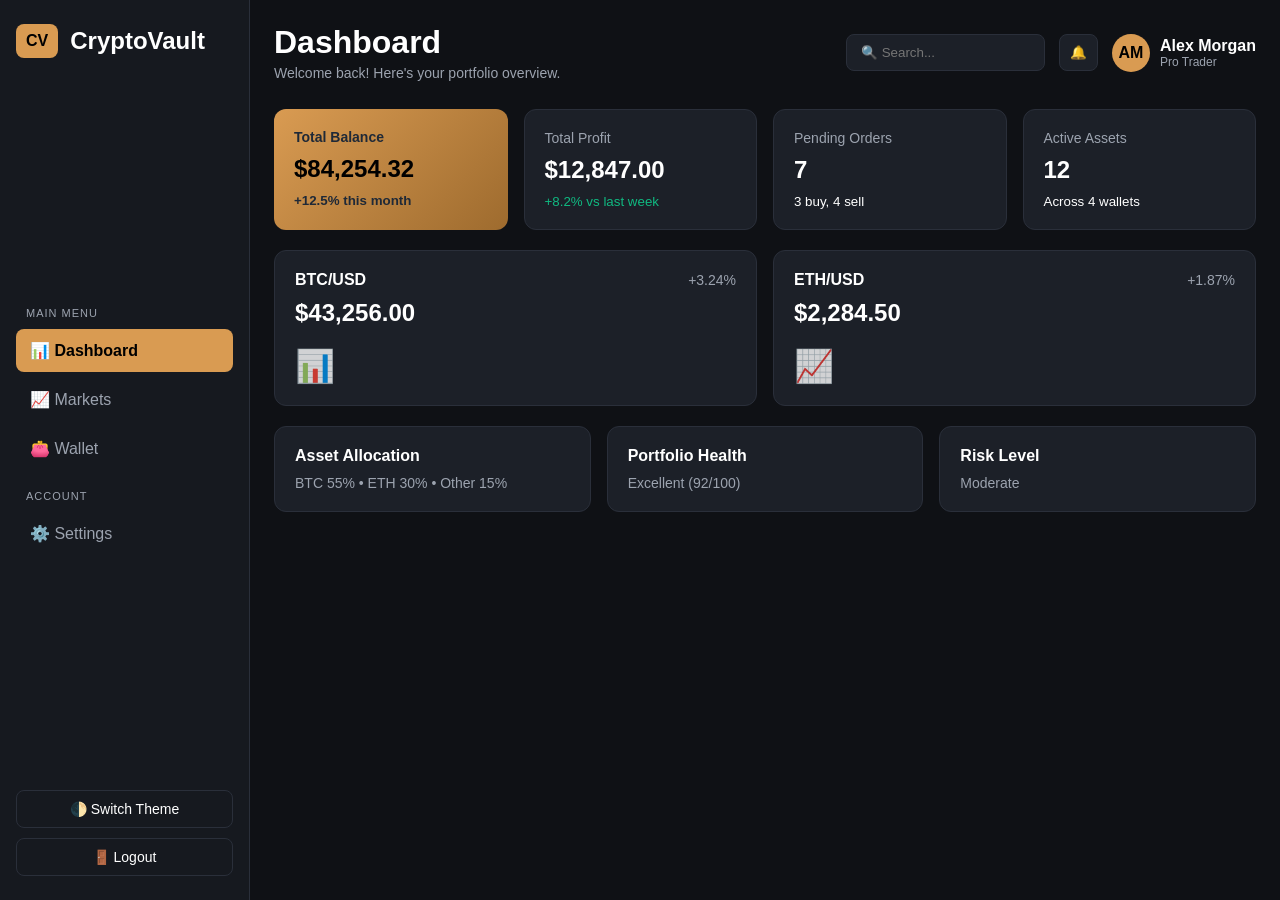
==== index.html @ a137ac18 "Add files via upload" ====
<!DOCTYPE html>
<html lang="en">
<head>
  <meta charset="UTF-8">
  <meta name="viewport" content="width=device-width, initial-scale=1.0">
  <title>CryptoVault - Dashboard</title>
  <link rel="stylesheet" href="style.css">
</head>
<body>

  <!-- زر مخفي لتبديل الوضع الليلي والنهاري بدون JavaScript -->
  <input type="checkbox" id="theme-toggle" class="theme-checkbox">

  <div class="app-container">
    
    <!-- القائمة الجانبية (Sidebar) -->
    <aside class="sidebar">
      <div class="logo">
        <span class="logo-icon">CV</span>
        <h2>CryptoVault</h2>
      </div>

      <nav class="menu">
        <p class="menu-title">MAIN MENU</p>
        <a href="index.html" class="menu-item active">📊 Dashboard</a>
        <a href="#" class="menu-item">📈 Markets</a>
        <a href="#" class="menu-item">👛 Wallet</a>

        <p class="menu-title">ACCOUNT</p>
        <a href="settings.html" class="menu-item">⚙️ Settings</a>
      </nav>

      <div class="sidebar-footer">
        <label for="theme-toggle" class="theme-btn">🌓 Switch Theme</label>
        <a href="login.html" class="logout-btn">🚪 Logout</a>
      </div>
    </aside>

    <!-- المحتوى الرئيسي -->
    <div class="main-wrapper">
      
      <!-- الشريط العلوي (Navbar) -->
      <header class="topbar">
        <div class="welcome-text">
          <h1>Dashboard</h1>
          <p>Welcome back! Here's your portfolio overview.</p>
        </div>

        <div class="topbar-actions">
          <input type="text" placeholder="🔍 Search..." class="search-box">
          <button class="notif-btn">🔔</button>
          <div class="user-profile">
            <span class="avatar">AM</span>
            <div>
              <strong>Alex Morgan</strong>
              <small>Pro Trader</small>
            </div>
          </div>
        </div>
      </header>

      <!-- منطقة البطاقات (Grid) -->
      <main class="dashboard-content">
        
        <!-- 1. بطاقات الإحصائيات (4 بطاقات) -->
        <section class="stats-grid">
          <div class="card highlight-card">
            <span>Total Balance</span>
            <h3>$84,254.32</h3>
            <small class="positive">+12.5% this month</small>
          </div>
          <div class="card">
            <span>Total Profit</span>
            <h3>$12,847.00</h3>
            <small class="positive">+8.2% vs last week</small>
          </div>
          <div class="card">
            <span>Pending Orders</span>
            <h3>7</h3>
            <small>3 buy, 4 sell</small>
          </div>
          <div class="card">
            <span>Active Assets</span>
            <h3>12</h3>
            <small>Across 4 wallets</small>
          </div>
        </section>

        <!-- 2. بطاقات العملات (بطاقتان) -->
        <section class="crypto-grid">
          <div class="card crypto-card">
            <div class="card-header">
              <h4>BTC/USD</h4>
              <span class="badge positive">+3.24%</span>
            </div>
            <h3>$43,256.00</h3>
            <div class="fake-chart">📊</div>
          </div>

          <div class="card crypto-card">
            <div class="card-header">
              <h4>ETH/USD</h4>
              <span class="badge positive">+1.87%</span>
            </div>
            <h3>$2,284.50</h3>
            <div class="fake-chart">📈</div>
          </div>
        </section>

        <!-- 3. بطاقات إضافية (3 بطاقات) -->
        <section class="bottom-grid">
          <div class="card">
            <h4>Asset Allocation</h4>
            <p>BTC 55% • ETH 30% • Other 15%</p>
          </div>
          <div class="card">
            <h4>Portfolio Health</h4>
            <p class="positive">Excellent (92/100)</p>
          </div>
          <div class="card">
            <h4>Risk Level</h4>
            <p>Moderate</p>
          </div>
        </section>

      </main>
    </div>

  </div>
</body>
</html>
---- style.css ----
/* إعدادات عامة ومتغيرات الألوان (الوضع الليلي الافتراضي) */
:root {
  --bg-main: #0f1115;
  --bg-sidebar: #16191f;
  --bg-card: #1c2028;
  --text-main: #ffffff;
  --text-muted: #9ca3af;
  --accent: #d99b52;
  --border-color: #2a2f3a;
  --positive: #10b981;
}

/* ألوان الوضع النهاري (Light Mode) عند الضغط على زر الثيم */
.theme-checkbox {
  display: none;
}

.theme-checkbox:checked ~ .app-container {
  --bg-main: #f3f4f6;
  --bg-sidebar: #ffffff;
  --bg-card: #ffffff;
  --text-main: #111827;
  --text-muted: #6b7280;
  --border-color: #e5e7eb;
}

* {
  margin: 0;
  padding: 0;
  box-sizing: border-box;
  font-family: 'Segoe UI', Tahoma, Geneva, Verdana, sans-serif;
}

body {
  background-color: var(--bg-main);
  color: var(--text-main);
  overflow-x: hidden; /* يمنع التمرير الأفقي تماماً */
}

/* التقسيم الرئيسي للصفحة باستخدام CSS Grid */
.app-container {
  display: grid;
  grid-template-columns: 250px 1fr;
  min-height: 100vh;
  background-color: var(--bg-main);
  color: var(--text-main);
  transition: 0.3s;
}

/* القائمة الجانبية (Sidebar) */
.sidebar {
  background-color: var(--bg-sidebar);
  border-right: 1px solid var(--border-color);
  padding: 24px 16px;
  display: flex;
  flex-direction: column;
  justify-content: space-between;
}

.logo {
  display: flex;
  align-items: center;
  gap: 12px;
  margin-bottom: 30px;
}

.logo-icon {
  background-color: var(--accent);
  color: #000;
  font-weight: bold;
  padding: 8px 10px;
  border-radius: 8px;
}

.menu-title {
  font-size: 11px;
  color: var(--text-muted);
  margin: 20px 0 10px 10px;
  letter-spacing: 1px;
}

.menu-item {
  display: flex;
  align-items: center;
  gap: 10px;
  padding: 12px 14px;
  color: var(--text-muted);
  text-decoration: none;
  border-radius: 8px;
  margin-bottom: 6px;
  transition: 0.2s;
}

.menu-item:hover, .menu-item.active {
  background-color: var(--accent);
  color: #000;
  font-weight: 600;
}

.sidebar-footer {
  display: flex;
  flex-direction: column;
  gap: 10px;
  margin-top: 30px;
}

.theme-btn, .logout-btn {
  padding: 10px 14px;
  border-radius: 8px;
  border: 1px solid var(--border-color);
  background: transparent;
  color: var(--text-main);
  text-decoration: none;
  cursor: pointer;
  text-align: center;
  font-size: 14px;
}

/* الشريط العلوي (Topbar) باستخدام Flexbox */
.main-wrapper {
  padding: 24px;
  width: 100%;
}

.topbar {
  display: flex;
  justify-content: space-between;
  align-items: center;
  flex-wrap: wrap;
  gap: 16px;
  margin-bottom: 28px;
}

.welcome-text p {
  color: var(--text-muted);
  font-size: 14px;
  margin-top: 4px;
}

.topbar-actions {
  display: flex;
  align-items: center;
  gap: 14px;
}

.search-box {
  padding: 10px 14px;
  border-radius: 8px;
  border: 1px solid var(--border-color);
  background-color: var(--bg-card);
  color: var(--text-main);
}

.notif-btn {
  padding: 10px;
  border-radius: 8px;
  border: 1px solid var(--border-color);
  background-color: var(--bg-card);
  cursor: pointer;
}

.user-profile {
  display: flex;
  align-items: center;
  gap: 10px;
}

.avatar {
  background-color: var(--accent);
  color: #000;
  font-weight: bold;
  width: 38px;
  height: 38px;
  border-radius: 50%;
  display: flex;
  align-items: center;
  justify-content: center;
}

.user-profile small {
  display: block;
  color: var(--text-muted);
  font-size: 12px;
}

/* شبكات البطاقات باستخدام CSS Grid */
.dashboard-content {
  display: grid;
  gap: 20px;
}

.stats-grid {
  display: grid;
  grid-template-columns: repeat(4, 1fr);
  gap: 16px;
}

.crypto-grid {
  display: grid;
  grid-template-columns: repeat(2, 1fr);
  gap: 16px;
}

.bottom-grid {
  display: grid;
  grid-template-columns: repeat(3, 1fr);
  gap: 16px;
}

.card {
  background-color: var(--bg-card);
  border: 1px solid var(--border-color);
  border-radius: 12px;
  padding: 20px;
  display: flex;
  flex-direction: column;
  gap: 10px;
}

.highlight-card {
  background: linear-gradient(135deg, #d99b52, #9e6b2e);
  color: #000;
  border: none;
}

.highlight-card small {
  color: #1f2937;
  font-weight: bold;
}

.card span, .card p {
  color: var(--text-muted);
  font-size: 14px;
}

.highlight-card span {
  color: #1f2937;
  font-weight: 600;
}

.card h3 {
  font-size: 24px;
}

.positive {
  color: var(--positive);
}

.card-header {
  display: flex;
  justify-content: space-between;
  align-items: center;
}

.fake-chart {
  font-size: 32px;
  margin-top: 10px;
  opacity: 0.8;
}

/* =========================================
   تنسيق التابلت (Tablet)
   ========================================= */
@media (max-width: 1024px) {
  .stats-grid {
    grid-template-columns: repeat(2, 1fr);
  }
}

/* =========================================
   تنسيق الموبايل (Mobile) بنفس الترتيب والوضوح
   ========================================= */
@media (max-width: 768px) {
  .app-container {
    grid-template-columns: 1fr; /* عمود واحد بعرض الموبايل */
  }

  .sidebar {
    border-right: none;
    border-bottom: 1px solid var(--border-color);
    padding: 16px;
  }

  .menu {
    display: flex;
    flex-wrap: wrap;
    gap: 8px;
  }

  .menu-title {
    display: none;
  }

  .menu-item {
    margin-bottom: 0;
    padding: 8px 12px;
    font-size: 14px;
  }

  .sidebar-footer {
    flex-direction: row;
    margin-top: 16px;
  }

  .sidebar-footer > * {
    flex: 1;
  }

  .main-wrapper {
    padding: 16px;
  }

  .topbar-actions {
    width: 100%;
    justify-content: space-between;
  }

  .search-box {
    width: 100%;
  }

  /* جعل كل البطاقات تحت بعضها بعرض الموبايل بالكامل */
  .stats-grid,
  .crypto-grid,
  .bottom-grid {
    grid-template-columns: 1fr;
  }
}
/* =========================================
   تنسيقات صفحة الإعدادات (Settings Page)
   ========================================= */
.settings-tabs {
  display: flex;
  flex-wrap: wrap;
  gap: 10px;
  margin-bottom: 20px;
}

.tab-btn {
  padding: 10px 18px;
  border-radius: 8px;
  border: 1px solid var(--border-color);
  background-color: var(--bg-card);
  color: var(--text-muted);
  cursor: pointer;
  font-size: 14px;
}

.tab-btn.active {
  background-color: var(--accent);
  color: #000;
  font-weight: bold;
  border-color: var(--accent);
}

.settings-header {
  display: flex;
  justify-content: space-between;
  align-items: center;
  flex-wrap: wrap;
  gap: 10px;
  padding-bottom: 16px;
  border-bottom: 1px solid var(--border-color);
  margin-bottom: 20px;
}

.form-grid {
  display: grid;
  grid-template-columns: repeat(2, 1fr);
  gap: 20px;
  margin-bottom: 24px;
}

.form-group {
  display: flex;
  flex-direction: column;
  gap: 8px;
}

.form-group label {
  font-size: 14px;
  font-weight: 600;
}

.form-select {
  padding: 12px;
  border-radius: 8px;
  border: 1px solid var(--border-color);
  background-color: var(--bg-main);
  color: var(--text-main);
  font-size: 14px;
}

.toggle-list {
  display: flex;
  flex-direction: column;
  gap: 16px;
  margin-bottom: 24px;
}

.toggle-item {
  display: flex;
  justify-content: space-between;
  align-items: center;
  padding: 16px;
  border-radius: 8px;
  background-color: var(--bg-main);
  border: 1px solid var(--border-color);
}

.toggle-item small {
  display: block;
  color: var(--text-muted);
  margin-top: 4px;
}

.switch-input {
  width: 20px;
  height: 20px;
  accent-color: var(--accent);
  cursor: pointer;
}

.settings-actions {
  display: flex;
  gap: 12px;
  flex-wrap: wrap;
}

.btn-primary {
  padding: 12px 24px;
  border-radius: 8px;
  border: none;
  background-color: var(--accent);
  color: #000;
  font-weight: bold;
  cursor: pointer;
}

.btn-secondary {
  padding: 12px 24px;
  border-radius: 8px;
  border: 1px solid var(--border-color);
  background-color: var(--bg-main);
  color: var(--text-main);
  cursor: pointer;
}

@media (max-width: 768px) {
  .form-grid {
    grid-template-columns: 1fr;
  }
}
/* =========================================
   تنسيقات صفحات تسجيل الدخول وإنشاء الحساب (Bonus)
   ========================================= */
.auth-body {
  min-height: 100vh;
  display: flex;
  align-items: center;
  justify-content: center;
  padding: 20px;
  background-color: var(--bg-main);
}

.auth-card {
  width: 100%;
  max-width: 420px;
  background-color: var(--bg-card);
  border: 1px solid var(--border-color);
  border-radius: 16px;
  padding: 32px 24px;
  display: flex;
  flex-direction: column;
  gap: 20px;
}

.auth-logo {
  display: flex;
  align-items: center;
  justify-content: center;
  gap: 10px;
}

.auth-header {
  text-align: center;
}

.auth-header p {
  color: var(--text-muted);
  font-size: 14px;
  margin-top: 6px;
}

.auth-form {
  display: flex;
  flex-direction: column;
  gap: 16px;
}

.auth-input {
  padding: 12px 14px;
  border-radius: 8px;
  border: 1px solid var(--border-color);
  background-color: var(--bg-main);
  color: var(--text-main);
  font-size: 14px;
}

.auth-input:focus {
  outline: none;
  border-color: var(--accent);
}

.auth-options {
  display: flex;
  justify-content: space-between;
  align-items: center;
  font-size: 13px;
  color: var(--text-muted);
}

.remember-label {
  display: flex;
  align-items: center;
  gap: 6px;
  cursor: pointer;
}

.auth-link {
  color: var(--accent);
  text-decoration: none;
  font-weight: 600;
}

.full-width {
  width: 100%;
  margin-top: 8px;
}

.auth-footer {
  text-align: center;
  font-size: 14px;
  color: var(--text-muted);
}
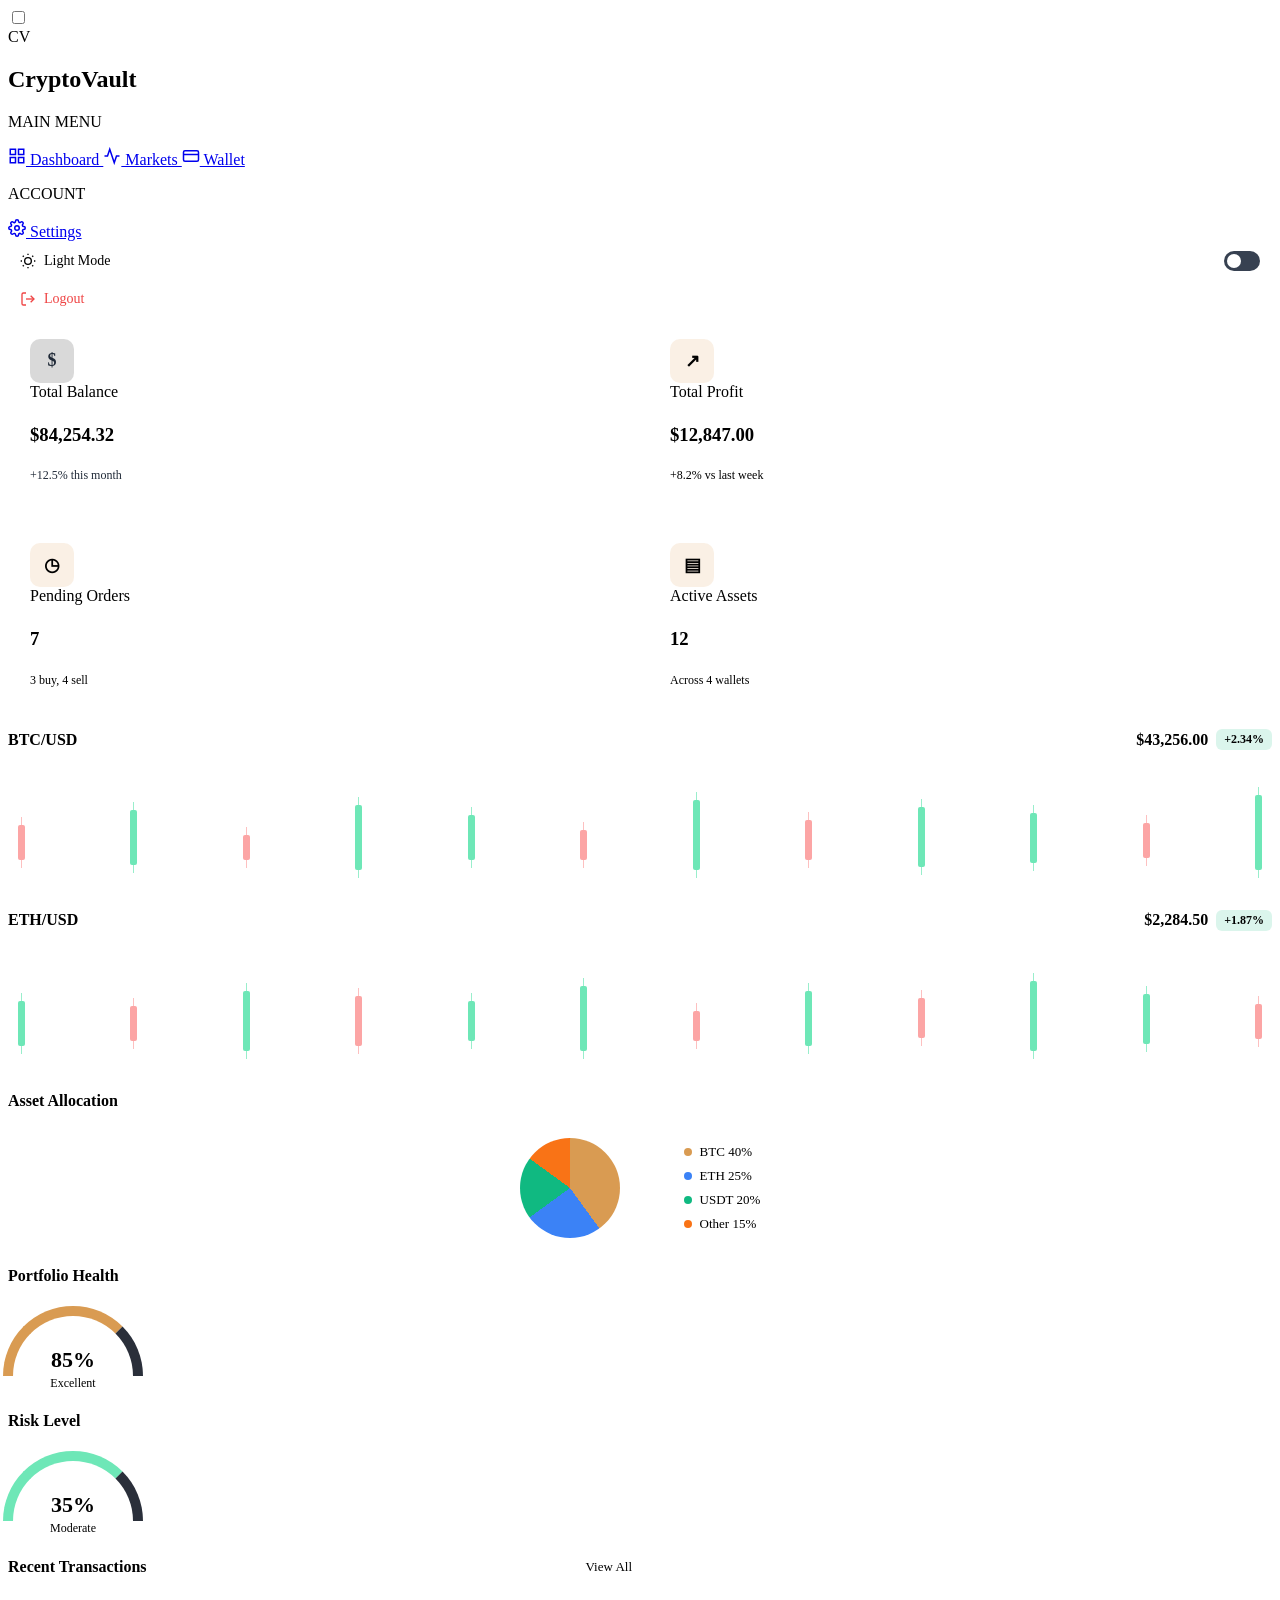
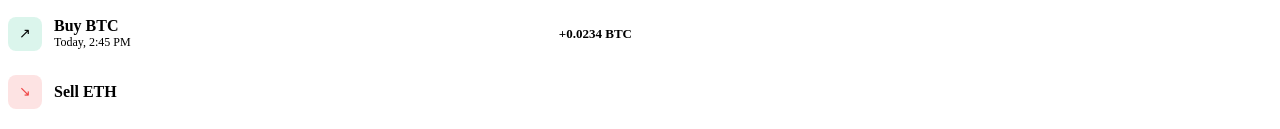
==== commit cf981548: "Refactor index.html for improved dashboard layout Updated the HTML structure and improved the layout" ====
--- a/index.html
+++ b/index.html
@@ -8,124 +8,209 @@
 </head>
 <body>
 
-  <!-- زر مخفي لتبديل الوضع الليلي والنهاري بدون JavaScript -->
   <input type="checkbox" id="theme-toggle" class="theme-checkbox">
 
   <div class="app-container">
     
-    <!-- القائمة الجانبية (Sidebar) -->
+    <!-- Sidebar -->
     <aside class="sidebar">
-      <div class="logo">
-        <span class="logo-icon">CV</span>
-        <h2>CryptoVault</h2>
+      <div>
+        <div class="logo">
+          <span class="logo-icon">CV</span>
+          <h2>CryptoVault</h2>
+        </div>
+
+        <nav class="menu">
+          <p class="menu-title">MAIN MENU</p>
+          <a href="index.html" class="menu-item active">
+            <svg width="18" height="18" viewBox="0 0 24 24" fill="none" stroke="currentColor" stroke-width="2"><rect x="3" y="3" width="7" height="7"/><rect x="14" y="3" width="7" height="7"/><rect x="14" y="14" width="7" height="7"/><rect x="3" y="14" width="7" height="7"/></svg>
+            Dashboard
+          </a>
+          <a href="#" class="menu-item">
+            <svg width="18" height="18" viewBox="0 0 24 24" fill="none" stroke="currentColor" stroke-width="2"><polyline points="22 12 18 12 15 21 9 3 6 12 2 12"/></svg>
+            Markets
+          </a>
+          <a href="#" class="menu-item">
+            <svg width="18" height="18" viewBox="0 0 24 24" fill="none" stroke="currentColor" stroke-width="2"><rect x="2" y="5" width="20" height="14" rx="2"/><line x1="2" y1="10" x2="22" y2="10"/></svg>
+            Wallet
+          </a>
+
+          <p class="menu-title">ACCOUNT</p>
+          <a href="settings.html" class="menu-item">
+            <svg width="18" height="18" viewBox="0 0 24 24" fill="none" stroke="currentColor" stroke-width="2"><circle cx="12" cy="12" r="3"/><path d="M19.4 15a1.65 1.65 0 0 0 .33 1.82l.06.06a2 2 0 0 1 0 2.83 2 2 0 0 1-2.83 0l-.06-.06a1.65 1.65 0 0 0-1.82-.33 1.65 1.65 0 0 0-1 1.51V21a2 2 0 0 1-2 2 2 2 0 0 1-2-2v-.09A1.65 1.65 0 0 0 9 19.4a1.65 1.65 0 0 0-1.82.33l-.06.06a2 2 0 0 1-2.83 0 2 2 0 0 1 0-2.83l.06-.06a1.65 1.65 0 0 0 .33-1.82 1.65 1.65 0 0 0-1.51-1H3a2 2 0 0 1-2-2 2 2 0 0 1 2-2h.09A1.65 1.65 0 0 0 4.6 9a1.65 1.65 0 0 0-.33-1.82l-.06-.06a2 2 0 0 1 0-2.83 2 2 0 0 1 2.83 0l.06.06a1.65 1.65 0 0 0 1.82.33H9a1.65 1.65 0 0 0 1-1.51V3a2 2 0 0 1 2-2 2 2 0 0 1 2 2v.09a1.65 1.65 0 0 0 1 1.51 1.65 1.65 0 0 0 1.82-.33l.06-.06a2 2 0 0 1 2.83 0 2 2 0 0 1 0 2.83l-.06.06a1.65 1.65 0 0 0-.33 1.82V9a1.65 1.65 0 0 0 1.51 1H21a2 2 0 0 1 2 2 2 2 0 0 1-2 2h-.09a1.65 1.65 0 0 0-1.51 1z"/></svg>
+            Settings
+          </a>
+        </nav>
       </div>
 
-      <nav class="menu">
-        <p class="menu-title">MAIN MENU</p>
-        <a href="index.html" class="menu-item active">📊 Dashboard</a>
-        <a href="#" class="menu-item">📈 Markets</a>
-        <a href="#" class="menu-item">👛 Wallet</a>
-
-        <p class="menu-title">ACCOUNT</p>
-        <a href="settings.html" class="menu-item">⚙️ Settings</a>
-      </nav>
-
       <div class="sidebar-footer">
-        <label for="theme-toggle" class="theme-btn">🌓 Switch Theme</label>
-        <a href="login.html" class="logout-btn">🚪 Logout</a>
+        <label for="theme-toggle" class="theme-switch-row">
+          <span class="theme-label">
+            <svg width="16" height="16" viewBox="0 0 24 24" fill="none" stroke="currentColor" stroke-width="2"><circle cx="12" cy="12" r="5"/><line x1="12" y1="1" x2="12" y2="3"/><line x1="12" y1="21" x2="12" y2="23"/><line x1="4.22" y1="4.22" x2="5.64" y2="5.64"/><line x1="18.36" y1="18.36" x2="19.78" y2="19.78"/><line x1="1" y1="12" x2="3" y2="12"/><line x1="21" y1="12" x2="23" y2="12"/><line x1="4.22" y1="19.78" x2="5.64" y2="18.36"/><line x1="18.36" y1="5.64" x2="19.78" y2="4.22"/></svg>
+            Light Mode
+          </span>
+          <span class="toggle-pill"></span>
+        </label>
+        <a href="login.html" class="logout-link">
+          <svg width="16" height="16" viewBox="0 0 24 24" fill="none" stroke="currentColor" stroke-width="2"><path d="M9 21H5a2 2 0 0 1-2-2V5a2 2 0 0 1 2-2h4"/><polyline points="16 17 21 12 16 7"/><line x1="21" y1="12" x2="9" y2="12"/></svg>
+          Logout
+        </a>
       </div>
     </aside>
 
-    <!-- المحتوى الرئيسي -->
+    <!-- Main Content -->
     <div class="main-wrapper">
-      
-      <!-- الشريط العلوي (Navbar) -->
-      <header class="topbar">
-        <div class="welcome-text">
-          <h1>Dashboard</h1>
-          <p>Welcome back! Here's your portfolio overview.</p>
-        </div>
-
-        <div class="topbar-actions">
-          <input type="text" placeholder="🔍 Search..." class="search-box">
-          <button class="notif-btn">🔔</button>
-          <div class="user-profile">
-            <span class="avatar">AM</span>
-            <div>
-              <strong>Alex Morgan</strong>
-              <small>Pro Trader</small>
-            </div>
-          </div>
-        </div>
-      </header>
-
-      <!-- منطقة البطاقات (Grid) -->
       <main class="dashboard-content">
         
-        <!-- 1. بطاقات الإحصائيات (4 بطاقات) -->
-        <section class="stats-grid">
-          <div class="card highlight-card">
-            <span>Total Balance</span>
-            <h3>$84,254.32</h3>
-            <small class="positive">+12.5% this month</small>
-          </div>
-          <div class="card">
-            <span>Total Profit</span>
-            <h3>$12,847.00</h3>
-            <small class="positive">+8.2% vs last week</small>
-          </div>
-          <div class="card">
-            <span>Pending Orders</span>
-            <h3>7</h3>
-            <small>3 buy, 4 sell</small>
-          </div>
-          <div class="card">
-            <span>Active Assets</span>
-            <h3>12</h3>
-            <small>Across 4 wallets</small>
+        <!-- 1. Stats Cards (2x2 Grid) -->
+        <section class="stats-grid-2x2">
+          <div class="card stat-card highlight-card">
+            <div class="stat-icon dark-tint">$</div>
+            <div class="stat-info">
+              <span>Total Balance</span>
+              <h3>$84,254.32</h3>
+              <small>+12.5% this month</small>
+            </div>
+          </div>
+
+          <div class="card stat-card">
+            <div class="stat-icon accent-tint">↗</div>
+            <div class="stat-info">
+              <span>Total Profit</span>
+              <h3>$12,847.00</h3>
+              <small class="positive">+8.2% vs last week</small>
+            </div>
+          </div>
+
+          <div class="card stat-card">
+            <div class="stat-icon accent-tint">◷</div>
+            <div class="stat-info">
+              <span>Pending Orders</span>
+              <h3>7</h3>
+              <small>3 buy, 4 sell</small>
+            </div>
+          </div>
+
+          <div class="card stat-card">
+            <div class="stat-icon accent-tint">▤</div>
+            <div class="stat-info">
+              <span>Active Assets</span>
+              <h3>12</h3>
+              <small>Across 4 wallets</small>
+            </div>
           </div>
         </section>
 
-        <!-- 2. بطاقات العملات (بطاقتان) -->
+        <!-- 2. Candlestick Charts -->
         <section class="crypto-grid">
           <div class="card crypto-card">
-            <div class="card-header">
+            <div class="crypto-header">
               <h4>BTC/USD</h4>
-              <span class="badge positive">+3.24%</span>
-            </div>
-            <h3>$43,256.00</h3>
-            <div class="fake-chart">📊</div>
+              <div class="crypto-price-box">
+                <span class="price-val">$43,256.00</span>
+                <span class="badge-pos">+2.34%</span>
+              </div>
+            </div>
+            <div class="candlestick-chart">
+              <div class="candle red" style="--h: 35px; --mt: 30px;"></div>
+              <div class="candle green" style="--h: 55px; --mt: 15px;"></div>
+              <div class="candle red" style="--h: 25px; --mt: 40px;"></div>
+              <div class="candle green" style="--h: 65px; --mt: 10px;"></div>
+              <div class="candle green" style="--h: 45px; --mt: 20px;"></div>
+              <div class="candle red" style="--h: 30px; --mt: 35px;"></div>
+              <div class="candle green" style="--h: 70px; --mt: 5px;"></div>
+              <div class="candle red" style="--h: 40px; --mt: 25px;"></div>
+              <div class="candle green" style="--h: 60px; --mt: 12px;"></div>
+              <div class="candle green" style="--h: 50px; --mt: 18px;"></div>
+              <div class="candle red" style="--h: 35px; --mt: 28px;"></div>
+              <div class="candle green" style="--h: 75px; --mt: 0px;"></div>
+            </div>
           </div>
 
           <div class="card crypto-card">
-            <div class="card-header">
+            <div class="crypto-header">
               <h4>ETH/USD</h4>
-              <span class="badge positive">+1.87%</span>
-            </div>
-            <h3>$2,284.50</h3>
-            <div class="fake-chart">📈</div>
+              <div class="crypto-price-box">
+                <span class="price-val">$2,284.50</span>
+                <span class="badge-pos">+1.87%</span>
+              </div>
+            </div>
+            <div class="candlestick-chart">
+              <div class="candle green" style="--h: 45px; --mt: 25px;"></div>
+              <div class="candle red" style="--h: 35px; --mt: 30px;"></div>
+              <div class="candle green" style="--h: 60px; --mt: 15px;"></div>
+              <div class="candle red" style="--h: 50px; --mt: 20px;"></div>
+              <div class="candle green" style="--h: 40px; --mt: 25px;"></div>
+              <div class="candle green" style="--h: 65px; --mt: 10px;"></div>
+              <div class="candle red" style="--h: 30px; --mt: 35px;"></div>
+              <div class="candle green" style="--h: 55px; --mt: 15px;"></div>
+              <div class="candle red" style="--h: 40px; --mt: 22px;"></div>
+              <div class="candle green" style="--h: 70px; --mt: 5px;"></div>
+              <div class="candle green" style="--h: 50px; --mt: 18px;"></div>
+              <div class="candle red" style="--h: 35px; --mt: 28px;"></div>
+            </div>
           </div>
         </section>
 
-        <!-- 3. بطاقات إضافية (3 بطاقات) -->
+        <!-- 3. Allocation, Health & Risk -->
         <section class="bottom-grid">
           <div class="card">
             <h4>Asset Allocation</h4>
-            <p>BTC 55% • ETH 30% • Other 15%</p>
-          </div>
+            <div class="allocation-body">
+              <div class="donut-chart"></div>
+              <ul class="allocation-legend">
+                <li><span class="dot c-btc"></span> BTC 40%</li>
+                <li><span class="dot c-eth"></span> ETH 25%</li>
+                <li><span class="dot c-usdt"></span> USDT 20%</li>
+                <li><span class="dot c-other"></span> Other 15%</li>
+              </ul>
+            </div>
+          </div>
+
+          <div class="card center-card">
+            <h4 class="self-start">Portfolio Health</h4>
+            <div class="gauge-wrap">
+              <div class="gauge-arc health-arc"></div>
+              <div class="gauge-text">
+                <strong>85%</strong>
+                <small>Excellent</small>
+              </div>
+            </div>
+          </div>
+
+          <div class="card center-card">
+            <h4 class="self-start">Risk Level</h4>
+            <div class="gauge-wrap">
+              <div class="gauge-arc risk-arc"></div>
+              <div class="gauge-text">
+                <strong>35%</strong>
+                <small>Moderate</small>
+              </div>
+            </div>
+          </div>
+        </section>
+
+        <!-- 4. Recent Transactions & Top Movers -->
+        <section class="activity-grid">
           <div class="card">
-            <h4>Portfolio Health</h4>
-            <p class="positive">Excellent (92/100)</p>
-          </div>
-          <div class="card">
-            <h4>Risk Level</h4>
-            <p>Moderate</p>
-          </div>
-        </section>
-
-      </main>
-    </div>
-
-  </div>
-</body>
-</html>+            <div class="section-head">
+              <h4>Recent Transactions</h4>
+              <a href="#" class="view-all">View All</a>
+            </div>
+            <div class="tx-list">
+              <div class="tx-item">
+                <div class="tx-left">
+                  <span class="tx-icon buy">↗</span>
+                  <div>
+                    <strong>Buy BTC</strong>
+                    <small>Today, 2:45 PM</small>
+                  </div>
+                </div>
+                <span class="tx-amount positive">+0.0234 BTC</span>
+              </div>
+
+              <div class="tx-item">
+                <div class="tx-left">
+                  <span class="tx-icon sell">↘</span>
+                  <div>
+                    <strong>Sell ETH</strong>
--- a/style.css
+++ b/style.css
@@ -1,545 +1,501 @@
-/* إعدادات عامة ومتغيرات الألوان (الوضع الليلي الافتراضي) */
+/* =========================================
+   تحديثات مطابقة التصميم الأصلي للداشبورد
+   ========================================= */
 :root {
-  --bg-main: #0f1115;
-  --bg-sidebar: #16191f;
-  --bg-card: #1c2028;
-  --text-main: #ffffff;
-  --text-muted: #9ca3af;
-  --accent: #d99b52;
-  --border-color: #2a2f3a;
-  --positive: #10b981;
-}
-
-/* ألوان الوضع النهاري (Light Mode) عند الضغط على زر الثيم */
-.theme-checkbox {
-  display: none;
-}
-
-.theme-checkbox:checked ~ .app-container {
-  --bg-main: #f3f4f6;
-  --bg-sidebar: #ffffff;
-  --bg-card: #ffffff;
-  --text-main: #111827;
-  --text-muted: #6b7280;
-  --border-color: #e5e7eb;
-}
-
-* {
-  margin: 0;
-  padding: 0;
-  box-sizing: border-box;
-  font-family: 'Segoe UI', Tahoma, Geneva, Verdana, sans-serif;
-}
-
-body {
-  background-color: var(--bg-main);
-  color: var(--text-main);
-  overflow-x: hidden; /* يمنع التمرير الأفقي تماماً */
-}
-
-/* التقسيم الرئيسي للصفحة باستخدام CSS Grid */
-.app-container {
-  display: grid;
-  grid-template-columns: 250px 1fr;
-  min-height: 100vh;
-  background-color: var(--bg-main);
-  color: var(--text-main);
+  --negative: #ef4444;
+}
+
+/* تظبيط القائمة الجانبية وزر Light Mode */
+.theme-switch-row {
+  display: flex;
+  justify-content: space-between;
+  align-items: center;
+  padding: 10px 12px;
+  color: var(--text-muted);
+  font-size: 14px;
+  cursor: pointer;
+}
+
+.theme-label {
+  display: flex;
+  align-items: center;
+  gap: 8px;
+}
+
+.toggle-pill {
+  width: 36px;
+  height: 20px;
+  background-color: #374151;
+  border-radius: 999px;
+  position: relative;
   transition: 0.3s;
 }
 
-/* القائمة الجانبية (Sidebar) */
-.sidebar {
-  background-color: var(--bg-sidebar);
-  border-right: 1px solid var(--border-color);
-  padding: 24px 16px;
-  display: flex;
-  flex-direction: column;
-  justify-content: space-between;
-}
-
-.logo {
-  display: flex;
-  align-items: center;
-  gap: 12px;
-  margin-bottom: 30px;
-}
-
-.logo-icon {
+.toggle-pill::after {
+  content: "";
+  width: 14px;
+  height: 14px;
+  background: #fff;
+  border-radius: 50%;
+  position: absolute;
+  top: 3px;
+  left: 3px;
+  transition: 0.3s;
+}
+
+.theme-checkbox:checked ~ .app-container .toggle-pill {
   background-color: var(--accent);
-  color: #000;
-  font-weight: bold;
-  padding: 8px 10px;
-  border-radius: 8px;
-}
-
-.menu-title {
-  font-size: 11px;
-  color: var(--text-muted);
-  margin: 20px 0 10px 10px;
-  letter-spacing: 1px;
-}
-
-.menu-item {
-  display: flex;
-  align-items: center;
-  gap: 10px;
-  padding: 12px 14px;
-  color: var(--text-muted);
+}
+
+.theme-checkbox:checked ~ .app-container .toggle-pill::after {
+  left: 19px;
+}
+
+.logout-link {
+  display: flex;
+  align-items: center;
+  gap: 8px;
+  padding: 10px 12px;
+  color: var(--negative);
   text-decoration: none;
-  border-radius: 8px;
-  margin-bottom: 6px;
-  transition: 0.2s;
-}
-
-.menu-item:hover, .menu-item.active {
-  background-color: var(--accent);
-  color: #000;
-  font-weight: 600;
-}
-
-.sidebar-footer {
-  display: flex;
-  flex-direction: column;
-  gap: 10px;
-  margin-top: 30px;
-}
-
-.theme-btn, .logout-btn {
-  padding: 10px 14px;
-  border-radius: 8px;
-  border: 1px solid var(--border-color);
-  background: transparent;
-  color: var(--text-main);
-  text-decoration: none;
-  cursor: pointer;
-  text-align: center;
   font-size: 14px;
 }
 
-/* الشريط العلوي (Topbar) باستخدام Flexbox */
-.main-wrapper {
-  padding: 24px;
-  width: 100%;
-}
-
-.topbar {
-  display: flex;
-  justify-content: space-between;
-  align-items: center;
-  flex-wrap: wrap;
-  gap: 16px;
-  margin-bottom: 28px;
-}
-
-.welcome-text p {
-  color: var(--text-muted);
-  font-size: 14px;
-  margin-top: 4px;
-}
-
-.topbar-actions {
-  display: flex;
-  align-items: center;
-  gap: 14px;
-}
-
-.search-box {
-  padding: 10px 14px;
-  border-radius: 8px;
-  border: 1px solid var(--border-color);
-  background-color: var(--bg-card);
-  color: var(--text-main);
-}
-
-.notif-btn {
-  padding: 10px;
-  border-radius: 8px;
-  border: 1px solid var(--border-color);
-  background-color: var(--bg-card);
-  cursor: pointer;
-}
-
-.user-profile {
-  display: flex;
-  align-items: center;
-  gap: 10px;
-}
-
-.avatar {
-  background-color: var(--accent);
-  color: #000;
-  font-weight: bold;
-  width: 38px;
-  height: 38px;
-  border-radius: 50%;
-  display: flex;
-  align-items: center;
-  justify-content: center;
-}
-
-.user-profile small {
-  display: block;
-  color: var(--text-muted);
-  font-size: 12px;
-}
-
-/* شبكات البطاقات باستخدام CSS Grid */
-.dashboard-content {
-  display: grid;
-  gap: 20px;
-}
-
-.stats-grid {
-  display: grid;
-  grid-template-columns: repeat(4, 1fr);
-  gap: 16px;
-}
-
-.crypto-grid {
+/* 1. كروت الإحصائيات 2x2 */
+.stats-grid-2x2 {
   display: grid;
   grid-template-columns: repeat(2, 1fr);
   gap: 16px;
 }
 
-.bottom-grid {
+.stat-card {
+  flex-direction: row;
+  align-items: center;
+  gap: 16px;
+  padding: 22px;
+}
+
+.stat-icon {
+  width: 44px;
+  height: 44px;
+  border-radius: 10px;
+  display: flex;
+  align-items: center;
+  justify-content: center;
+  font-size: 18px;
+  font-weight: bold;
+  flex-shrink: 0;
+}
+
+.stat-icon.dark-tint {
+  background: rgba(0, 0, 0, 0.15);
+  color: #1f2937;
+}
+
+.stat-icon.accent-tint {
+  background: rgba(217, 155, 82, 0.15);
+  color: var(--accent);
+}
+
+.stat-info {
+  display: flex;
+  flex-direction: column;
+  gap: 4px;
+}
+
+.stat-info small {
+  font-size: 12px;
+  color: var(--text-muted);
+}
+
+.highlight-card .stat-info small {
+  color: #1f2937;
+}
+
+/* 2. الشموع اليابانية (Candlesticks) */
+.crypto-header {
+  display: flex;
+  justify-content: space-between;
+  align-items: center;
+}
+
+.crypto-price-box {
+  display: flex;
+  align-items: center;
+  gap: 8px;
+}
+
+.price-val {
+  font-weight: bold;
+  color: var(--text-main) !important;
+  font-size: 16px !important;
+}
+
+.badge-pos {
+  background: rgba(16, 185, 129, 0.15);
+  color: var(--positive) !important;
+  padding: 3px 8px;
+  border-radius: 6px;
+  font-size: 12px !important;
+  font-weight: 600;
+}
+
+.candlestick-chart {
+  display: flex;
+  justify-content: space-between;
+  align-items: flex-start;
+  height: 95px;
+  padding: 15px 10px 0;
+  margin-top: 10px;
+}
+
+.candle {
+  width: 7px;
+  height: var(--h);
+  margin-top: var(--mt);
+  border-radius: 2px;
+  position: relative;
+}
+
+.candle::before {
+  content: "";
+  position: absolute;
+  width: 1px;
+  height: calc(100% + 16px);
+  top: -8px;
+  left: 3px;
+  background: currentColor;
+  opacity: 0.7;
+}
+
+.candle.green {
+  background-color: #6ee7b7;
+  color: #6ee7b7;
+}
+
+.candle.red {
+  background-color: #fca5a5;
+  color: #fca5a5;
+}
+
+/* 3. الرسوم الدائرية والعدادات */
+.allocation-body {
+  display: flex;
+  align-items: center;
+  justify-content: center;
+  gap: 24px;
+  margin-top: 10px;
+}
+
+.donut-chart {
+  width: 100px;
+  height: 100px;
+  border-radius: 50%;
+  background: conic-gradient(
+    #d99b52 0% 40%,
+    #3b82f6 40% 65%,
+    #10b981 65% 85%,
+    #f97316 85% 100%
+  );
+  position: relative;
+  display: flex;
+  align-items: center;
+  justify-content: center;
+}
+
+.donut-chart::after {
+  content: "";
+  width: 64px;
+  height: 64px;
+  background-color: var(--bg-card);
+  border-radius: 50%;
+}
+
+.allocation-legend {
+  list-style: none;
+  display: flex;
+  flex-direction: column;
+  gap: 8px;
+  font-size: 13px;
+  color: var(--text-muted);
+}
+
+.allocation-legend li {
+  display: flex;
+  align-items: center;
+  gap: 8px;
+}
+
+.dot {
+  width: 8px;
+  height: 8px;
+  border-radius: 50%;
+}
+
+.c-btc { background: #d99b52; }
+.c-eth { background: #3b82f6; }
+.c-usdt { background: #10b981; }
+.c-other { background: #f97316; }
+
+.center-card {
+  align-items: center;
+  justify-content: space-between;
+}
+
+.self-start {
+  align-self: flex-start;
+}
+
+.gauge-wrap {
+  position: relative;
+  width: 130px;
+  height: 85px;
+  display: flex;
+  flex-direction: column;
+  align-items: center;
+  justify-content: flex-end;
+  margin-top: 10px;
+}
+
+.gauge-arc {
+  position: absolute;
+  top: 0;
+  width: 120px;
+  height: 60px;
+  border-radius: 120px 120px 0 0;
+  border: 10px solid #2a2f3a;
+  border-bottom: none;
+}
+
+.health-arc {
+  border-top-color: #d99b52;
+  border-left-color: #d99b52;
+}
+
+.risk-arc {
+  border-top-color: #6ee7b7;
+  border-left-color: #6ee7b7;
+}
+
+.gauge-text {
+  text-align: center;
+}
+
+.gauge-text strong {
+  display: block;
+  font-size: 22px;
+}
+
+.gauge-text small {
+  color: var(--text-muted);
+  font-size: 12px;
+}
+
+/* 4. المعاملات و Top Movers */
+.activity-grid {
   display: grid;
-  grid-template-columns: repeat(3, 1fr);
+  grid-template-columns: repeat(2, 1fr);
   gap: 16px;
 }
 
-.card {
-  background-color: var(--bg-card);
+.section-head {
+  display: flex;
+  justify-content: space-between;
+  align-items: center;
+  margin-bottom: 8px;
+}
+
+.view-all {
+  color: var(--accent);
+  font-size: 13px;
+  text-decoration: none;
+}
+
+.pill-tabs {
+  display: flex;
+  gap: 6px;
+}
+
+.pill {
+  padding: 4px 12px;
+  border-radius: 6px;
+  font-size: 12px;
+  background: var(--bg-main);
+  color: var(--text-muted);
+  cursor: pointer;
+}
+
+.pill.active {
+  background: var(--accent);
+  color: #000 !important;
+  font-weight: 600;
+}
+
+.tx-list, .movers-list {
+  display: flex;
+  flex-direction: column;
+}
+
+.tx-item, .mover-item {
+  display: flex;
+  justify-content: space-between;
+  align-items: center;
+  padding: 12px 0;
+  border-bottom: 1px solid var(--border-color);
+}
+
+.tx-item:last-child, .mover-item:last-child {
+  border-bottom: none;
+}
+
+.tx-left, .mover-left {
+  display: flex;
+  align-items: center;
+  gap: 12px;
+}
+
+.tx-left small, .mover-left small {
+  display: block;
+  color: var(--text-muted);
+  font-size: 12px;
+}
+
+.tx-icon {
+  width: 34px;
+  height: 34px;
+  border-radius: 8px;
+  display: flex;
+  align-items: center;
+  justify-content: center;
+  font-size: 14px;
+}
+
+.tx-icon.buy { background: rgba(16, 185, 129, 0.15); color: var(--positive); }
+.tx-icon.sell { background: rgba(239, 68, 68, 0.15); color: var(--negative); }
+.tx-icon.transfer { background: rgba(217, 155, 82, 0.15); color: var(--accent); }
+
+.tx-amount {
+  font-weight: 600;
+  font-size: 13px;
+}
+
+.negative {
+  color: var(--negative) !important;
+}
+
+.rank {
+  width: 22px;
+  height: 22px;
+  border-radius: 6px;
+  background: var(--bg-main);
+  color: var(--text-muted);
+  font-size: 11px;
+  display: flex;
+  align-items: center;
+  justify-content: center;
+}
+
+.coin-badge {
+  width: 32px;
+  height: 32px;
+  border-radius: 50%;
+  display: flex;
+  align-items: center;
+  justify-content: center;
+  font-weight: bold;
+  font-size: 14px;
+  color: #fff;
+}
+
+.coin-badge.btc { background: #f59e0b; }
+.coin-badge.eth { background: #6366f1; }
+.coin-badge.sol { background: #3b82f6; }
+.coin-badge.doge { background: #eab308; }
+.coin-badge.ada { background: #2563eb; }
+.coin-badge.xrp { background: #1f2937; border: 1px solid #374151; }
+.coin-badge.dot { background: #ec4899; }
+
+.mover-right {
+  text-align: right;
+}
+
+.mover-right small {
+  display: block;
+  font-size: 12px;
+}
+
+/* 5. Watchlist & Footer */
+.add-btn {
+  background: var(--bg-main);
   border: 1px solid var(--border-color);
-  border-radius: 12px;
-  padding: 20px;
-  display: flex;
-  flex-direction: column;
-  gap: 10px;
-}
-
-.highlight-card {
-  background: linear-gradient(135deg, #d99b52, #9e6b2e);
-  color: #000;
-  border: none;
-}
-
-.highlight-card small {
-  color: #1f2937;
-  font-weight: bold;
-}
-
-.card span, .card p {
-  color: var(--text-muted);
-  font-size: 14px;
-}
-
-.highlight-card span {
-  color: #1f2937;
-  font-weight: 600;
-}
-
-.card h3 {
-  font-size: 24px;
-}
-
-.positive {
-  color: var(--positive);
-}
-
-.card-header {
-  display: flex;
-  justify-content: space-between;
-  align-items: center;
-}
-
-.fake-chart {
-  font-size: 32px;
-  margin-top: 10px;
-  opacity: 0.8;
-}
-
-/* =========================================
-   تنسيق التابلت (Tablet)
-   ========================================= */
-@media (max-width: 1024px) {
-  .stats-grid {
-    grid-template-columns: repeat(2, 1fr);
-  }
-}
-
-/* =========================================
-   تنسيق الموبايل (Mobile) بنفس الترتيب والوضوح
-   ========================================= */
+  color: var(--text-main);
+  padding: 6px 12px;
+  border-radius: 6px;
+  font-size: 12px;
+  cursor: pointer;
+}
+
+.watch-row {
+  display: flex;
+  justify-content: space-between;
+  align-items: center;
+  padding: 14px 0;
+  border-bottom: 1px solid var(--border-color);
+}
+
+.watch-row:last-child {
+  border-bottom: none;
+}
+
+.watch-coin {
+  display: flex;
+  align-items: center;
+  gap: 12px;
+}
+
+.watch-coin small {
+  display: block;
+  color: var(--text-muted);
+  font-size: 12px;
+}
+
+.watch-right {
+  display: flex;
+  align-items: center;
+  gap: 20px;
+}
+
+.watch-price {
+  text-align: right;
+}
+
+.watch-price small {
+  display: block;
+  font-size: 12px;
+}
+
+.sparkline {
+  width: 75px;
+  height: 24px;
+}
+
+.sparkline.pos { stroke: #6ee7b7; }
+.sparkline.neg { stroke: #fca5a5; }
+
+.main-footer {
+  text-align: center;
+  color: var(--text-muted);
+  font-size: 13px;
+  padding: 20px 0 10px;
+}
+
+.main-footer span {
+  color: var(--accent);
+}
+
 @media (max-width: 768px) {
-  .app-container {
-    grid-template-columns: 1fr; /* عمود واحد بعرض الموبايل */
-  }
-
-  .sidebar {
-    border-right: none;
-    border-bottom: 1px solid var(--border-color);
-    padding: 16px;
-  }
-
-  .menu {
-    display: flex;
-    flex-wrap: wrap;
-    gap: 8px;
-  }
-
-  .menu-title {
-    display: none;
-  }
-
-  .menu-item {
-    margin-bottom: 0;
-    padding: 8px 12px;
-    font-size: 14px;
-  }
-
-  .sidebar-footer {
-    flex-direction: row;
-    margin-top: 16px;
-  }
-
-  .sidebar-footer > * {
-    flex: 1;
-  }
-
-  .main-wrapper {
-    padding: 16px;
-  }
-
-  .topbar-actions {
-    width: 100%;
-    justify-content: space-between;
-  }
-
-  .search-box {
-    width: 100%;
-  }
-
-  /* جعل كل البطاقات تحت بعضها بعرض الموبايل بالكامل */
-  .stats-grid,
-  .crypto-grid,
-  .bottom-grid {
+  .stats-grid-2x2,
+  .activity-grid {
     grid-template-columns: 1fr;
   }
 }
-/* =========================================
-   تنسيقات صفحة الإعدادات (Settings Page)
-   ========================================= */
-.settings-tabs {
-  display: flex;
-  flex-wrap: wrap;
-  gap: 10px;
-  margin-bottom: 20px;
-}
-
-.tab-btn {
-  padding: 10px 18px;
-  border-radius: 8px;
-  border: 1px solid var(--border-color);
-  background-color: var(--bg-card);
-  color: var(--text-muted);
-  cursor: pointer;
-  font-size: 14px;
-}
-
-.tab-btn.active {
-  background-color: var(--accent);
-  color: #000;
-  font-weight: bold;
-  border-color: var(--accent);
-}
-
-.settings-header {
-  display: flex;
-  justify-content: space-between;
-  align-items: center;
-  flex-wrap: wrap;
-  gap: 10px;
-  padding-bottom: 16px;
-  border-bottom: 1px solid var(--border-color);
-  margin-bottom: 20px;
-}
-
-.form-grid {
-  display: grid;
-  grid-template-columns: repeat(2, 1fr);
-  gap: 20px;
-  margin-bottom: 24px;
-}
-
-.form-group {
-  display: flex;
-  flex-direction: column;
-  gap: 8px;
-}
-
-.form-group label {
-  font-size: 14px;
-  font-weight: 600;
-}
-
-.form-select {
-  padding: 12px;
-  border-radius: 8px;
-  border: 1px solid var(--border-color);
-  background-color: var(--bg-main);
-  color: var(--text-main);
-  font-size: 14px;
-}
-
-.toggle-list {
-  display: flex;
-  flex-direction: column;
-  gap: 16px;
-  margin-bottom: 24px;
-}
-
-.toggle-item {
-  display: flex;
-  justify-content: space-between;
-  align-items: center;
-  padding: 16px;
-  border-radius: 8px;
-  background-color: var(--bg-main);
-  border: 1px solid var(--border-color);
-}
-
-.toggle-item small {
-  display: block;
-  color: var(--text-muted);
-  margin-top: 4px;
-}
-
-.switch-input {
-  width: 20px;
-  height: 20px;
-  accent-color: var(--accent);
-  cursor: pointer;
-}
-
-.settings-actions {
-  display: flex;
-  gap: 12px;
-  flex-wrap: wrap;
-}
-
-.btn-primary {
-  padding: 12px 24px;
-  border-radius: 8px;
-  border: none;
-  background-color: var(--accent);
-  color: #000;
-  font-weight: bold;
-  cursor: pointer;
-}
-
-.btn-secondary {
-  padding: 12px 24px;
-  border-radius: 8px;
-  border: 1px solid var(--border-color);
-  background-color: var(--bg-main);
-  color: var(--text-main);
-  cursor: pointer;
-}
-
-@media (max-width: 768px) {
-  .form-grid {
-    grid-template-columns: 1fr;
-  }
-}
-/* =========================================
-   تنسيقات صفحات تسجيل الدخول وإنشاء الحساب (Bonus)
-   ========================================= */
-.auth-body {
-  min-height: 100vh;
-  display: flex;
-  align-items: center;
-  justify-content: center;
-  padding: 20px;
-  background-color: var(--bg-main);
-}
-
-.auth-card {
-  width: 100%;
-  max-width: 420px;
-  background-color: var(--bg-card);
-  border: 1px solid var(--border-color);
-  border-radius: 16px;
-  padding: 32px 24px;
-  display: flex;
-  flex-direction: column;
-  gap: 20px;
-}
-
-.auth-logo {
-  display: flex;
-  align-items: center;
-  justify-content: center;
-  gap: 10px;
-}
-
-.auth-header {
-  text-align: center;
-}
-
-.auth-header p {
-  color: var(--text-muted);
-  font-size: 14px;
-  margin-top: 6px;
-}
-
-.auth-form {
-  display: flex;
-  flex-direction: column;
-  gap: 16px;
-}
-
-.auth-input {
-  padding: 12px 14px;
-  border-radius: 8px;
-  border: 1px solid var(--border-color);
-  background-color: var(--bg-main);
-  color: var(--text-main);
-  font-size: 14px;
-}
-
-.auth-input:focus {
-  outline: none;
-  border-color: var(--accent);
-}
-
-.auth-options {
-  display: flex;
-  justify-content: space-between;
-  align-items: center;
-  font-size: 13px;
-  color: var(--text-muted);
-}
-
-.remember-label {
-  display: flex;
-  align-items: center;
-  gap: 6px;
-  cursor: pointer;
-}
-
-.auth-link {
-  color: var(--accent);
-  text-decoration: none;
-  font-weight: 600;
-}
-
-.full-width {
-  width: 100%;
-  margin-top: 8px;
-}
-
-.auth-footer {
-  text-align: center;
-  font-size: 14px;
-  color: var(--text-muted);
-}
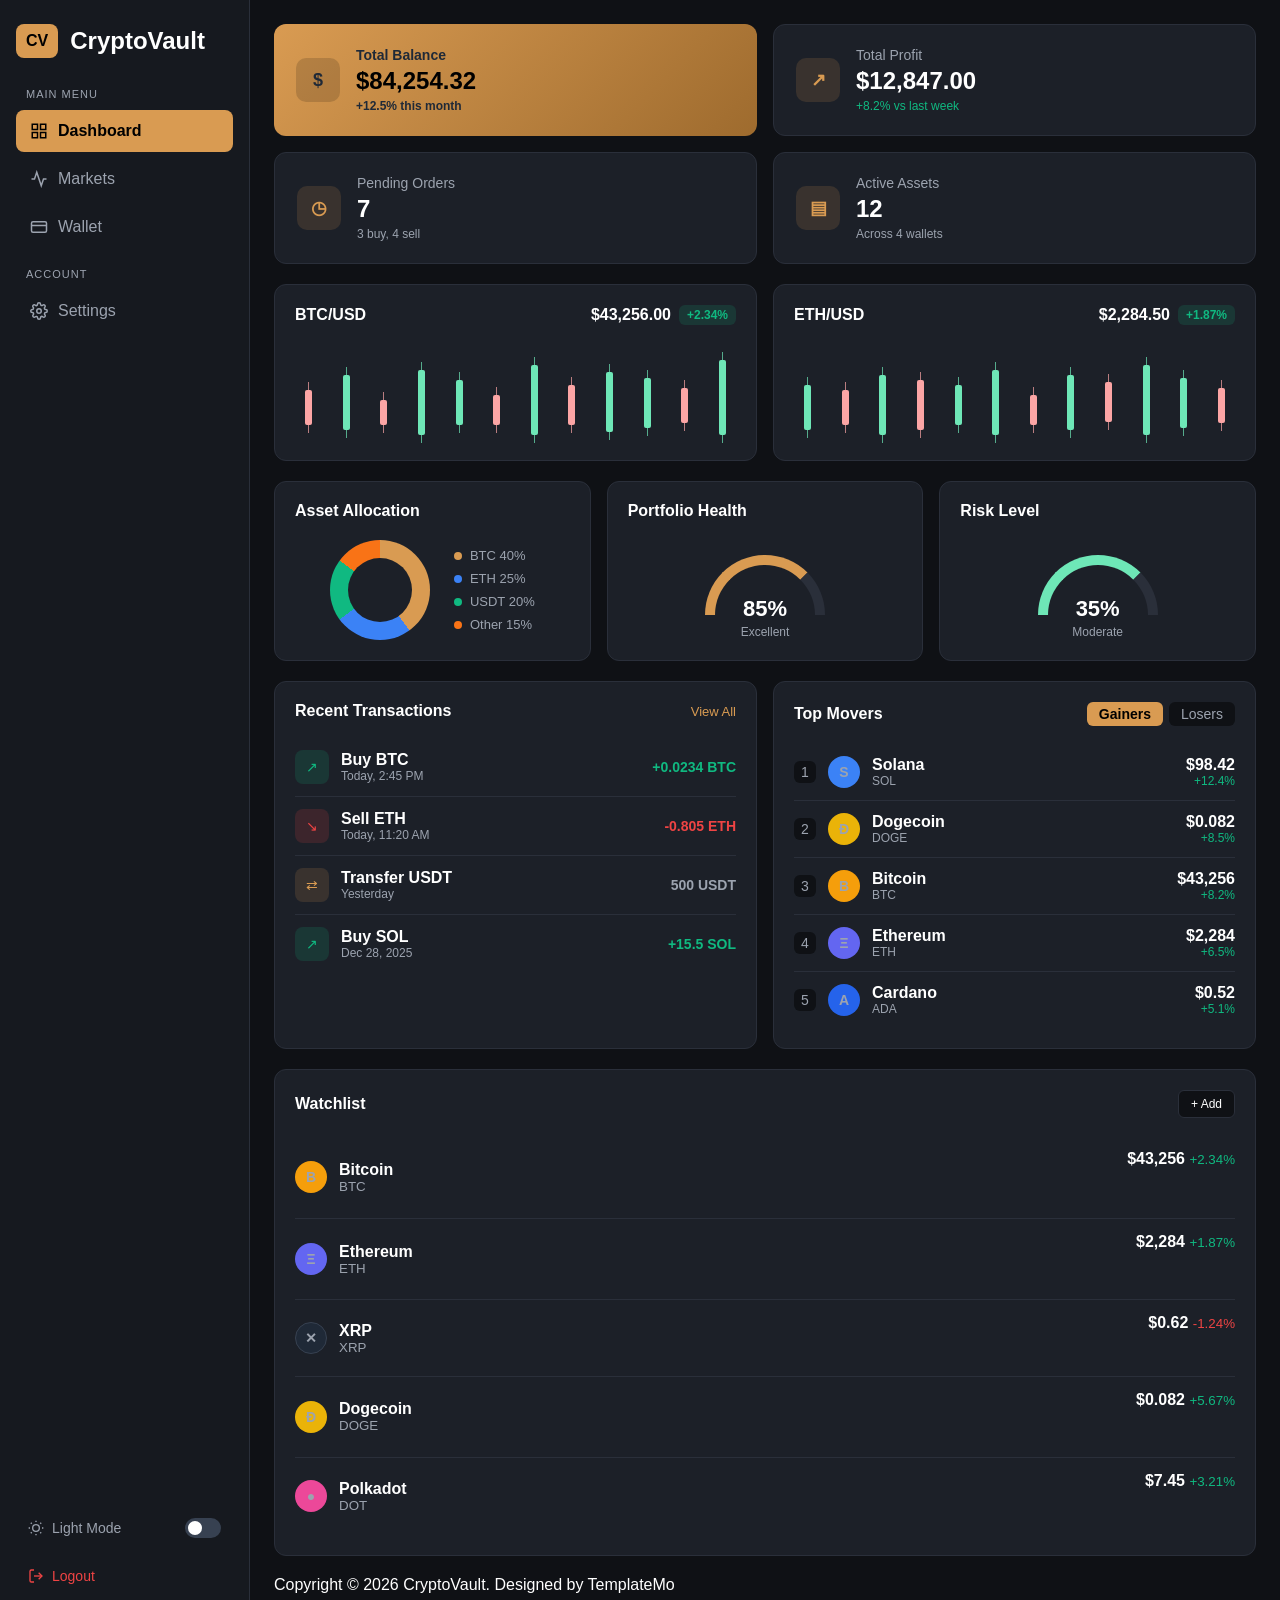
==== commit 32975a82: "Update fmt.Println message from 'Hello' to 'Goodbye'" ====
--- a/index.html
+++ b/index.html
@@ -214,3 +214,224 @@
                   <span class="tx-icon sell">↘</span>
                   <div>
                     <strong>Sell ETH</strong>
+
+                    <small>Today, 11:20 AM</small>
+                  </div>
+                </div>
+                <span class="tx-amount negative">-0.805 ETH</span>
+              </div>
+
+              <div class="tx-item">
+                <div class="tx-left">
+                  <span class="tx-icon transfer">⇄</span>
+                  <div>
+                    <strong>Transfer USDT</strong>
+                    <small>Yesterday</small>
+                  </div>
+                </div>
+                <span class="tx-amount">500 USDT</span>
+              </div>
+
+              <div class="tx-item">
+                <div class="tx-left">
+                  <span class="tx-icon buy">↗</span>
+                  <div>
+                    <strong>Buy SOL</strong>
+                    <small>Dec 28, 2025</small>
+                  </div>
+                </div>
+                <span class="tx-amount positive">+15.5 SOL</span>
+              </div>
+            </div>
+          </div>
+
+          <div class="card">
+            <div class="section-head">
+              <h4>Top Movers</h4>
+              <div class="pill-tabs">
+                <span class="pill active">Gainers</span>
+                <span class="pill">Losers</span>
+              </div>
+            </div>
+            <div class="movers-list">
+              <div class="mover-item">
+                <div class="mover-left">
+                  <span class="rank">1</span>
+                  <span class="coin-badge sol">S</span>
+                  <div>
+                    <strong>Solana</strong>
+                    <small>SOL</small>
+                  </div>
+                </div>
+                <div class="mover-right">
+                  <strong>$98.42</strong>
+                  <small class="positive">+12.4%</small>
+                </div>
+              </div>
+
+              <div class="mover-item">
+                <div class="mover-left">
+                  <span class="rank">2</span>
+                  <span class="coin-badge doge">Ð</span>
+                  <div>
+                    <strong>Dogecoin</strong>
+                    <small>DOGE</small>
+                  </div>
+                </div>
+                <div class="mover-right">
+                  <strong>$0.082</strong>
+                  <small class="positive">+8.5%</small>
+                </div>
+              </div>
+
+              <div class="mover-item">
+                <div class="mover-left">
+                  <span class="rank">3</span>
+                  <span class="coin-badge btc">B</span>
+                  <div>
+                    <strong>Bitcoin</strong>
+                    <small>BTC</small>
+                  </div>
+                </div>
+                <div class="mover-right">
+                  <strong>$43,256</strong>
+                  <small class="positive">+8.2%</small>
+                </div>
+              </div>
+
+              <div class="mover-item">
+                <div class="mover-left">
+                  <span class="rank">4</span>
+                  <span class="coin-badge eth">Ξ</span>
+                  <div>
+                    <strong>Ethereum</strong>
+                    <small>ETH</small>
+                  </div>
+                </div>
+                <div class="mover-right">
+                  <strong>$2,284</strong>
+                  <small class="positive">+6.5%</small>
+                </div>
+              </div>
+
+              <div class="mover-item">
+                <div class="mover-left">
+                  <span class="rank">5</span>
+                  <span class="coin-badge ada">A</span>
+                  <div>
+                    <strong>Cardano</strong>
+                    <small>ADA</small>
+                  </div>
+                </div>
+                <div class="mover-right">
+                  <strong>$0.52</strong>
+                  <small class="positive">+5.1%</small>
+                </div>
+              </div>
+            </div>
+          </div>
+        </section>
+
+        <section class="card">
+          <div class="section-head">
+            <h4>Watchlist</h4>
+            <button class="add-btn">+ Add</button>
+          </div>
+          <div class="watchlist">
+            <div class="watch-row">
+              <div class="watch-coin">
+                <span class="coin-badge btc">B</span>
+                <div>
+                  <strong>Bitcoin</strong>
+                  <small>BTC</small>
+                </div>
+              </div>
+              <div class="watch-right">
+                <div class="watch-price">
+                  <strong>$43,256</strong>
+                  <small class="positive">+2.34%</small>
+                </div>
+                <svg class="sparkline pos" viewBox="0 0 80 24"><polyline fill="none" stroke-width="2" points="0,18 16,14 32,16 48,9 64,11 80,4"/></svg>
+              </div>
+            </div>
+
+            <div class="watch-row">
+              <div class="watch-coin">
+                <span class="coin-badge eth">Ξ</span>
+                <div>
+                  <strong>Ethereum</strong>
+                  <small>ETH</small>
+                </div>
+              </div>
+              <div class="watch-right">
+                <div class="watch-price">
+                  <strong>$2,284</strong>
+                  <small class="positive">+1.87%</small>
+                </div>
+                <svg class="sparkline pos" viewBox="0 0 80 24"><polyline fill="none" stroke-width="2" points="0,20 18,15 35,17 52,10 68,12 80,6"/></svg>
+              </div>
+            </div>
+
+            <div class="watch-row">
+              <div class="watch-coin">
+                <span class="coin-badge xrp">✕</span>
+                <div>
+                  <strong>XRP</strong>
+                  <small>XRP</small>
+                </div>
+              </div>
+              <div class="watch-right">
+                <div class="watch-price">
+                  <strong>$0.62</strong>
+                  <small class="negative">-1.24%</small>
+                </div>
+                <svg class="sparkline neg" viewBox="0 0 80 24"><polyline fill="none" stroke-width="2" points="0,6 18,10 35,8 52,15 68,14 80,20"/></svg>
+              </div>
+            </div>
+
+            <div class="watch-row">
+              <div class="watch-coin">
+                <span class="coin-badge doge">Ð</span>
+                <div>
+                  <strong>Dogecoin</strong>
+                  <small>DOGE</small>
+                </div>
+              </div>
+              <div class="watch-right">
+                <div class="watch-price">
+                  <strong>$0.082</strong>
+                  <small class="positive">+5.67%</small>
+                </div>
+                <svg class="sparkline pos" viewBox="0 0 80 24"><polyline fill="none" stroke-width="2" points="0,19 20,16 40,12 60,14 80,5"/></svg>
+              </div>
+            </div>
+
+            <div class="watch-row">
+              <div class="watch-coin">
+                <span class="coin-badge dot">●</span>
+                <div>
+                  <strong>Polkadot</strong>
+                  <small>DOT</small>
+                </div>
+              </div>
+              <div class="watch-right">
+                <div class="watch-price">
+                  <strong>$7.45</strong>
+                  <small class="positive">+3.21%</small>
+                </div>
+                <svg class="sparkline pos" viewBox="0 0 80 24"><polyline fill="none" stroke-width="2" points="0,17 18,18 36,11 56,13 80,6"/></svg>
+              </div>
+            </div>
+          </div>
+        </section>
+
+        <footer class="main-footer">
+          Copyright © 2026 CryptoVault. Designed by <span>TemplateMo</span>
+        </footer>
+
+      </main>
+    </div>
+
+  </div>
+</body>
+</html>
--- a/style.css
+++ b/style.css
@@ -1,11 +1,106 @@
-/* =========================================
-   تحديثات مطابقة التصميم الأصلي للداشبورد
-   ========================================= */
 :root {
+  --bg-main: #0f1115;
+  --bg-sidebar: #16191f;
+  --bg-card: #1c2028;
+  --text-main: #ffffff;
+  --text-muted: #9ca3af;
+  --accent: #d99b52;
+  --border-color: #2a2f3a;
+  --positive: #10b981;
   --negative: #ef4444;
 }
 
-/* تظبيط القائمة الجانبية وزر Light Mode */
+.theme-checkbox {
+  display: none;
+}
+
+.theme-checkbox:checked ~ .app-container {
+  --bg-main: #f3f4f6;
+  --bg-sidebar: #ffffff;
+  --bg-card: #ffffff;
+  --text-main: #111827;
+  --text-muted: #6b7280;
+  --border-color: #e5e7eb;
+}
+
+* {
+  margin: 0;
+  padding: 0;
+  box-sizing: border-box;
+  font-family: 'Segoe UI', Tahoma, Geneva, Verdana, sans-serif;
+}
+
+body {
+  background-color: var(--bg-main);
+  color: var(--text-main);
+  overflow-x: hidden;
+}
+
+.app-container {
+  display: grid;
+  grid-template-columns: 250px 1fr;
+  min-height: 100vh;
+  background-color: var(--bg-main);
+  color: var(--text-main);
+  transition: 0.3s;
+}
+
+.sidebar {
+  background-color: var(--bg-sidebar);
+  border-right: 1px solid var(--border-color);
+  padding: 24px 16px;
+  display: flex;
+  flex-direction: column;
+  justify-content: space-between;
+}
+
+.logo {
+  display: flex;
+  align-items: center;
+  gap: 12px;
+  margin-bottom: 30px;
+}
+
+.logo-icon {
+  background-color: var(--accent);
+  color: #000;
+  font-weight: bold;
+  padding: 8px 10px;
+  border-radius: 8px;
+}
+
+.menu-title {
+  font-size: 11px;
+  color: var(--text-muted);
+  margin: 20px 0 10px 10px;
+  letter-spacing: 1px;
+}
+
+.menu-item {
+  display: flex;
+  align-items: center;
+  gap: 10px;
+  padding: 12px 14px;
+  color: var(--text-muted);
+  text-decoration: none;
+  border-radius: 8px;
+  margin-bottom: 6px;
+  transition: 0.2s;
+}
+
+.menu-item:hover, .menu-item.active {
+  background-color: var(--accent);
+  color: #000;
+  font-weight: 600;
+}
+
+.sidebar-footer {
+  display: flex;
+  flex-direction: column;
+  gap: 10px;
+  margin-top: 30px;
+}
+
 .theme-switch-row {
   display: flex;
   justify-content: space-between;
@@ -61,13 +156,78 @@
   font-size: 14px;
 }
 
-/* 1. كروت الإحصائيات 2x2 */
+.main-wrapper {
+  padding: 24px;
+  width: 100%;
+}
+
+.dashboard-content {
+  display: grid;
+  gap: 20px;
+}
+
 .stats-grid-2x2 {
   display: grid;
   grid-template-columns: repeat(2, 1fr);
   gap: 16px;
 }
 
+.crypto-grid {
+  display: grid;
+  grid-template-columns: repeat(2, 1fr);
+  gap: 16px;
+}
+
+.bottom-grid {
+  display: grid;
+  grid-template-columns: repeat(3, 1fr);
+  gap: 16px;
+}
+
+.activity-grid {
+  display: grid;
+  grid-template-columns: repeat(2, 1fr);
+  gap: 16px;
+}
+
+.card {
+  background-color: var(--bg-card);
+  border: 1px solid var(--border-color);
+  border-radius: 12px;
+  padding: 20px;
+  display: flex;
+  flex-direction: column;
+  gap: 10px;
+}
+
+.highlight-card {
+  background: linear-gradient(135deg, #d99b52, #9e6b2e);
+  color: #000;
+  border: none;
+}
+
+.card span, .card p {
+  color: var(--text-muted);
+  font-size: 14px;
+}
+
+.highlight-card span {
+  color: #1f2937;
+  font-weight: 600;
+}
+
+.card h3 {
+  font-size: 24px;
+}
+
+.positive {
+  color: var(--positive) !important;
+}
+
+.negative {
+  color: var(--negative) !important;
+}
+
 .stat-card {
   flex-direction: row;
   align-items: center;
@@ -110,9 +270,9 @@
 
 .highlight-card .stat-info small {
   color: #1f2937;
-}
-
-/* 2. الشموع اليابانية (Candlesticks) */
+  font-weight: bold;
+}
+
 .crypto-header {
   display: flex;
   justify-content: space-between;
@@ -178,7 +338,6 @@
   color: #fca5a5;
 }
 
-/* 3. الرسوم الدائرية والعدادات */
 .allocation-body {
   display: flex;
   align-items: center;
@@ -291,13 +450,6 @@
   font-size: 12px;
 }
 
-/* 4. المعاملات و Top Movers */
-.activity-grid {
-  display: grid;
-  grid-template-columns: repeat(2, 1fr);
-  gap: 16px;
-}
-
 .section-head {
   display: flex;
   justify-content: space-between;
@@ -377,10 +529,6 @@
 .tx-amount {
   font-weight: 600;
   font-size: 13px;
-}
-
-.negative {
-  color: var(--negative) !important;
 }
 
 .rank {
@@ -424,7 +572,6 @@
   font-size: 12px;
 }
 
-/* 5. Watchlist & Footer */
 .add-btn {
   background: var(--bg-main);
   border: 1px solid var(--border-color);
@@ -456,46 +603,3 @@
 .watch-coin small {
   display: block;
   color: var(--text-muted);
-  font-size: 12px;
-}
-
-.watch-right {
-  display: flex;
-  align-items: center;
-  gap: 20px;
-}
-
-.watch-price {
-  text-align: right;
-}
-
-.watch-price small {
-  display: block;
-  font-size: 12px;
-}
-
-.sparkline {
-  width: 75px;
-  height: 24px;
-}
-
-.sparkline.pos { stroke: #6ee7b7; }
-.sparkline.neg { stroke: #fca5a5; }
-
-.main-footer {
-  text-align: center;
-  color: var(--text-muted);
-  font-size: 13px;
-  padding: 20px 0 10px;
-}
-
-.main-footer span {
-  color: var(--accent);
-}
-
-@media (max-width: 768px) {
-  .stats-grid-2x2,
-  .activity-grid {
-    grid-template-columns: 1fr;
-  }
-}
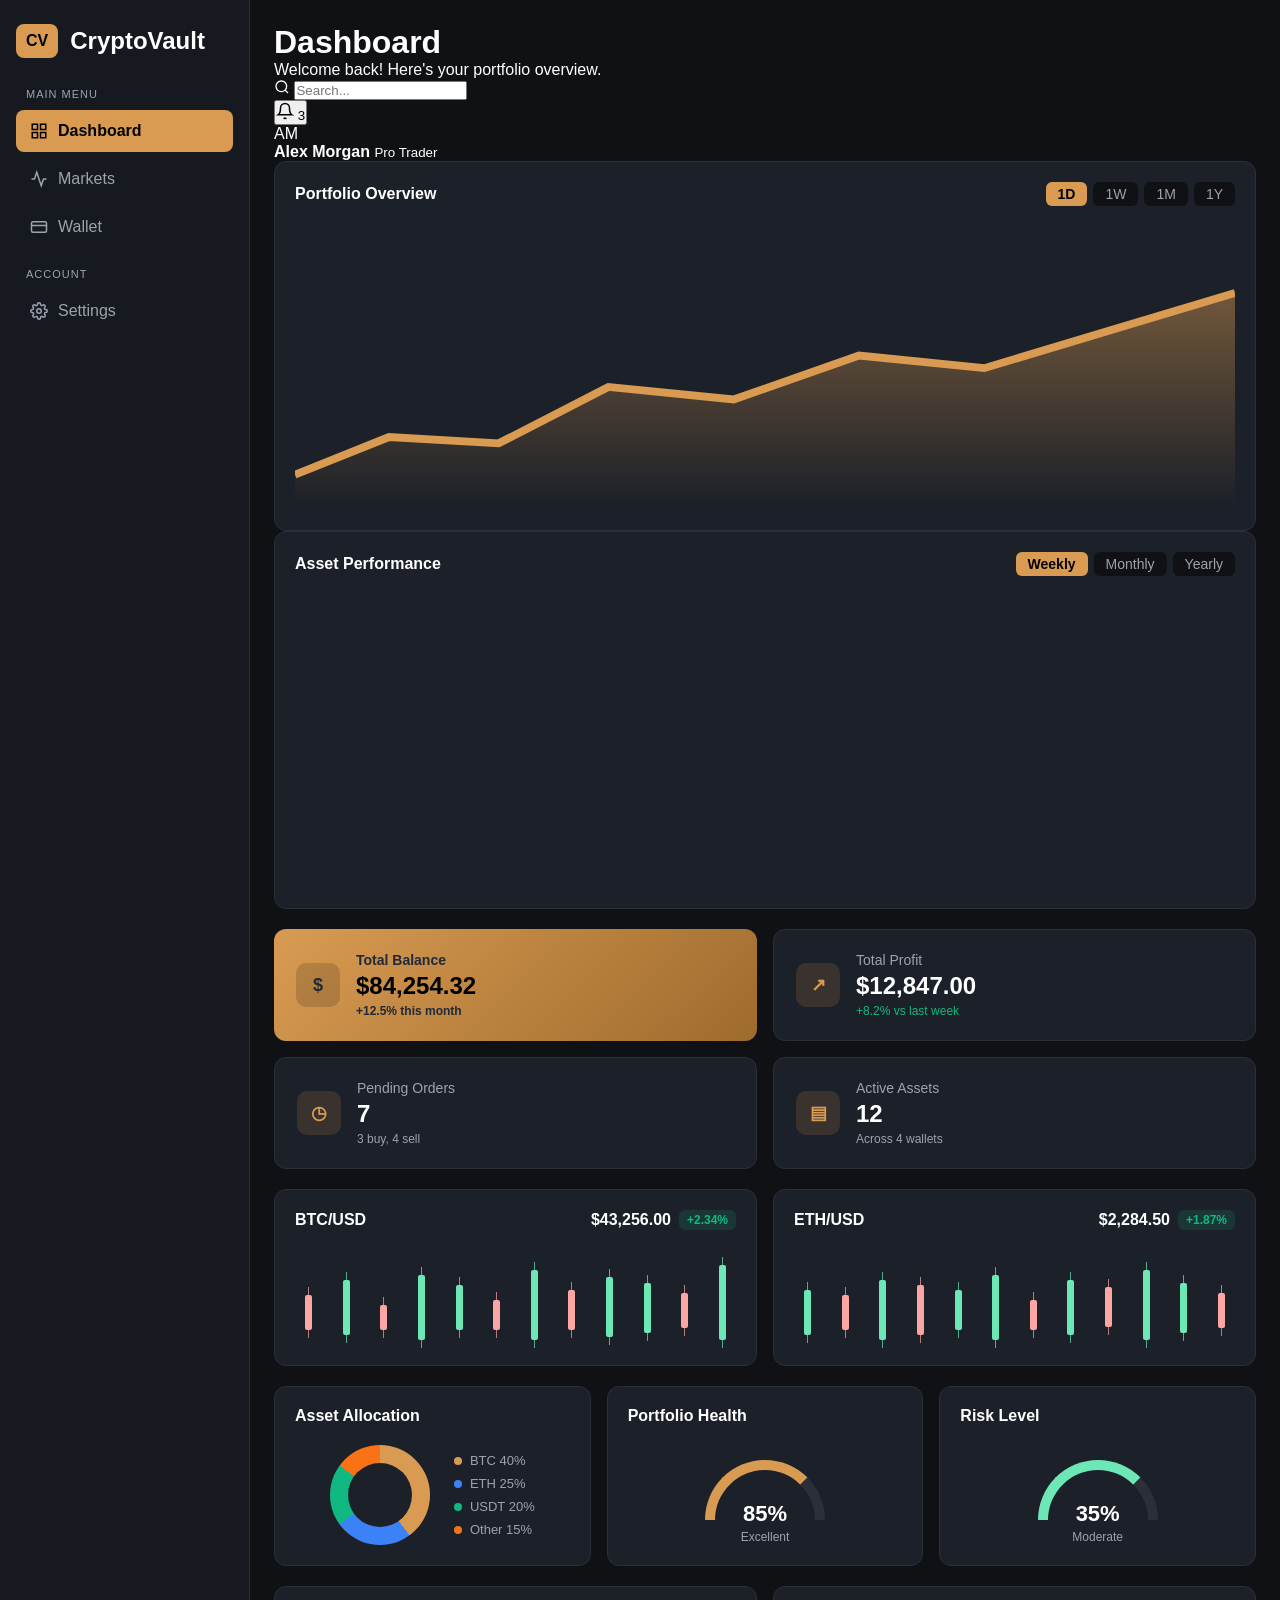
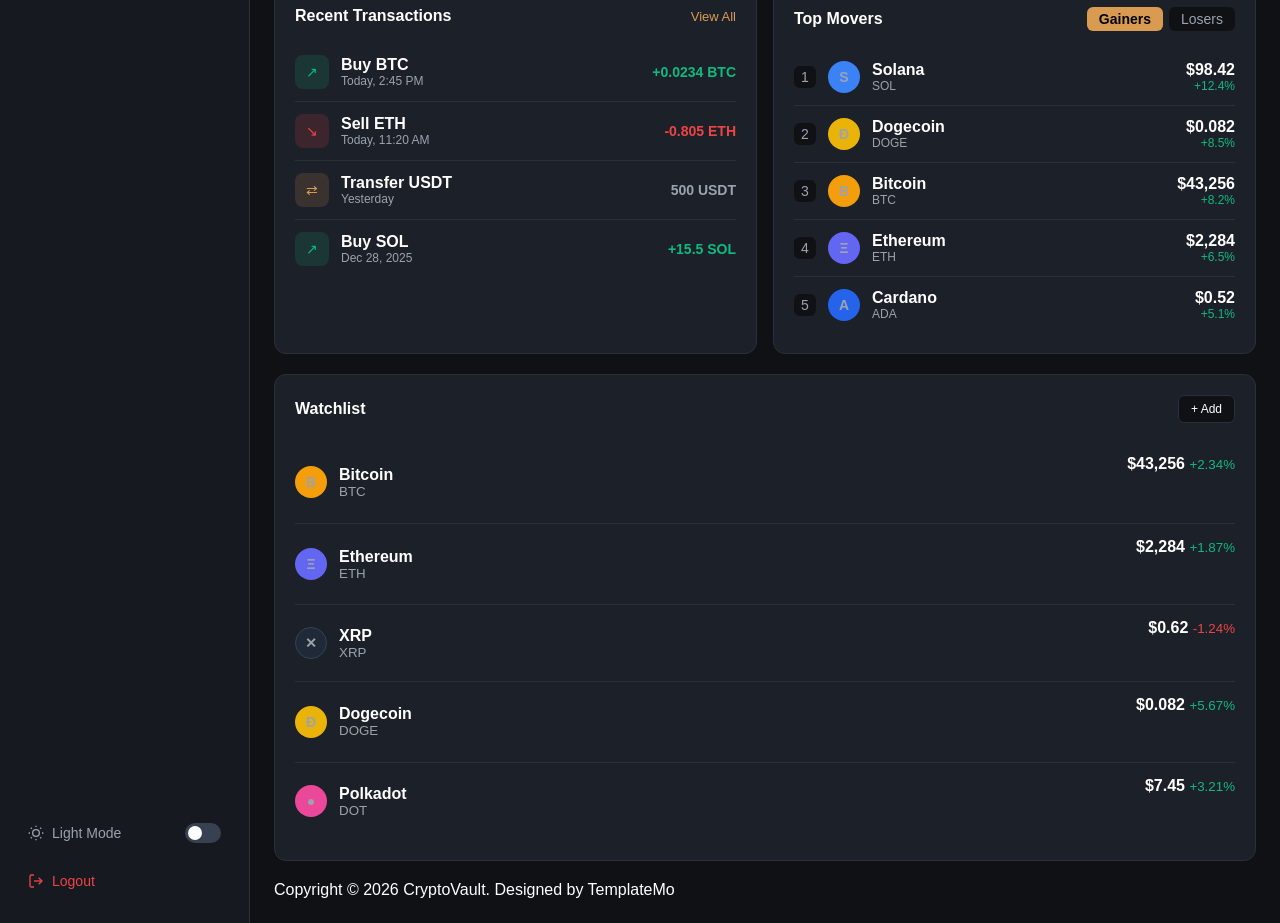
==== commit 27b63d44: "Update fmt.Println message from 'Hello' to 'Goodbye'" ====
--- a/index.html
+++ b/index.html
@@ -60,7 +60,78 @@
 
     <!-- Main Content -->
     <div class="main-wrapper">
+      <!-- Topbar -->
+      <header class="topbar">
+        <div class="welcome-text">
+          <h1>Dashboard</h1>
+          <p>Welcome back! Here's your portfolio overview.</p>
+        </div>
+
+        <div class="topbar-actions">
+          <div class="search-wrap">
+            <svg width="16" height="16" viewBox="0 0 24 24" fill="none" stroke="currentColor" stroke-width="2"><circle cx="11" cy="11" r="8"/><line x1="21" y1="21" x2="16.65" y2="16.65"/></svg>
+            <input type="text" placeholder="Search..." class="search-input">
+          </div>
+          <button class="notif-btn">
+            <svg width="18" height="18" viewBox="0 0 24 24" fill="none" stroke="currentColor" stroke-width="2"><path d="M18 8A6 6 0 0 0 6 8c0 7-3 9-3 9h18s-3-2-3-9"/><path d="M13.73 21a2 2 0 0 1-3.46 0"/></svg>
+            <span class="notif-dot">3</span>
+          </button>
+          <div class="user-profile">
+            <span class="avatar">AM</span>
+            <div>
+              <strong>Alex Morgan</strong>
+              <small>Pro Trader</small>
+            </div>
+          </div>
+        </div>
+      </header>
       <main class="dashboard-content">
+        <!-- 0. Portfolio Overview & Asset Performance -->
+        <section class="overview-grid">
+          <div class="card">
+            <div class="section-head">
+              <h4>Portfolio Overview</h4>
+              <div class="pill-tabs">
+                <span class="pill active">1D</span>
+                <span class="pill">1W</span>
+                <span class="pill">1M</span>
+                <span class="pill">1Y</span>
+              </div>
+            </div>
+            <div class="area-chart-wrap">
+              <svg viewBox="0 0 300 90" class="area-svg">
+                <defs>
+                  <linearGradient id="goldGrad" x1="0" y1="0" x2="0" y2="1">
+                    <stop offset="0%" stop-color="#d99b52" stop-opacity="0.45"/>
+                    <stop offset="100%" stop-color="#d99b52" stop-opacity="0"/>
+                  </linearGradient>
+                </defs>
+                <polygon fill="url(#goldGrad)" points="0,80 30,68 65,70 100,52 140,56 180,42 220,46 260,34 300,22 300,90 0,90"/>
+                <polyline fill="none" stroke="#d99b52" stroke-width="2.5" points="0,80 30,68 65,70 100,52 140,56 180,42 220,46 260,34 300,22"/>
+              </svg>
+            </div>
+          </div>
+
+          <div class="card">
+            <div class="section-head">
+              <h4>Asset Performance</h4>
+              <div class="pill-tabs">
+                <span class="pill active">Weekly</span>
+                <span class="pill">Monthly</span>
+                <span class="pill">Yearly</span>
+              </div>
+            </div>
+            <div class="bar-chart">
+              <div class="bar-col"><div class="bar b-mint" style="height: 62px;"></div></div>
+              <div class="bar-col"><div class="bar b-mint" style="height: 52px;"></div></div>
+              <div class="bar-col"><div class="bar b-pink" style="height: 18px;"></div></div>
+              <div class="bar-col"><div class="bar b-mint" style="height: 68px;"></div></div>
+              <div class="bar-col"><div class="bar b-peach" style="height: 36px;"></div></div>
+              <div class="bar-col"><div class="bar b-peach" style="height: 32px;"></div></div>
+              <div class="bar-col"><div class="bar b-pink" style="height: 26px;"></div></div>
+            </div>
+          </div>
+        </section>
         
         <!-- 1. Stats Cards (2x2 Grid) -->
         <section class="stats-grid-2x2">
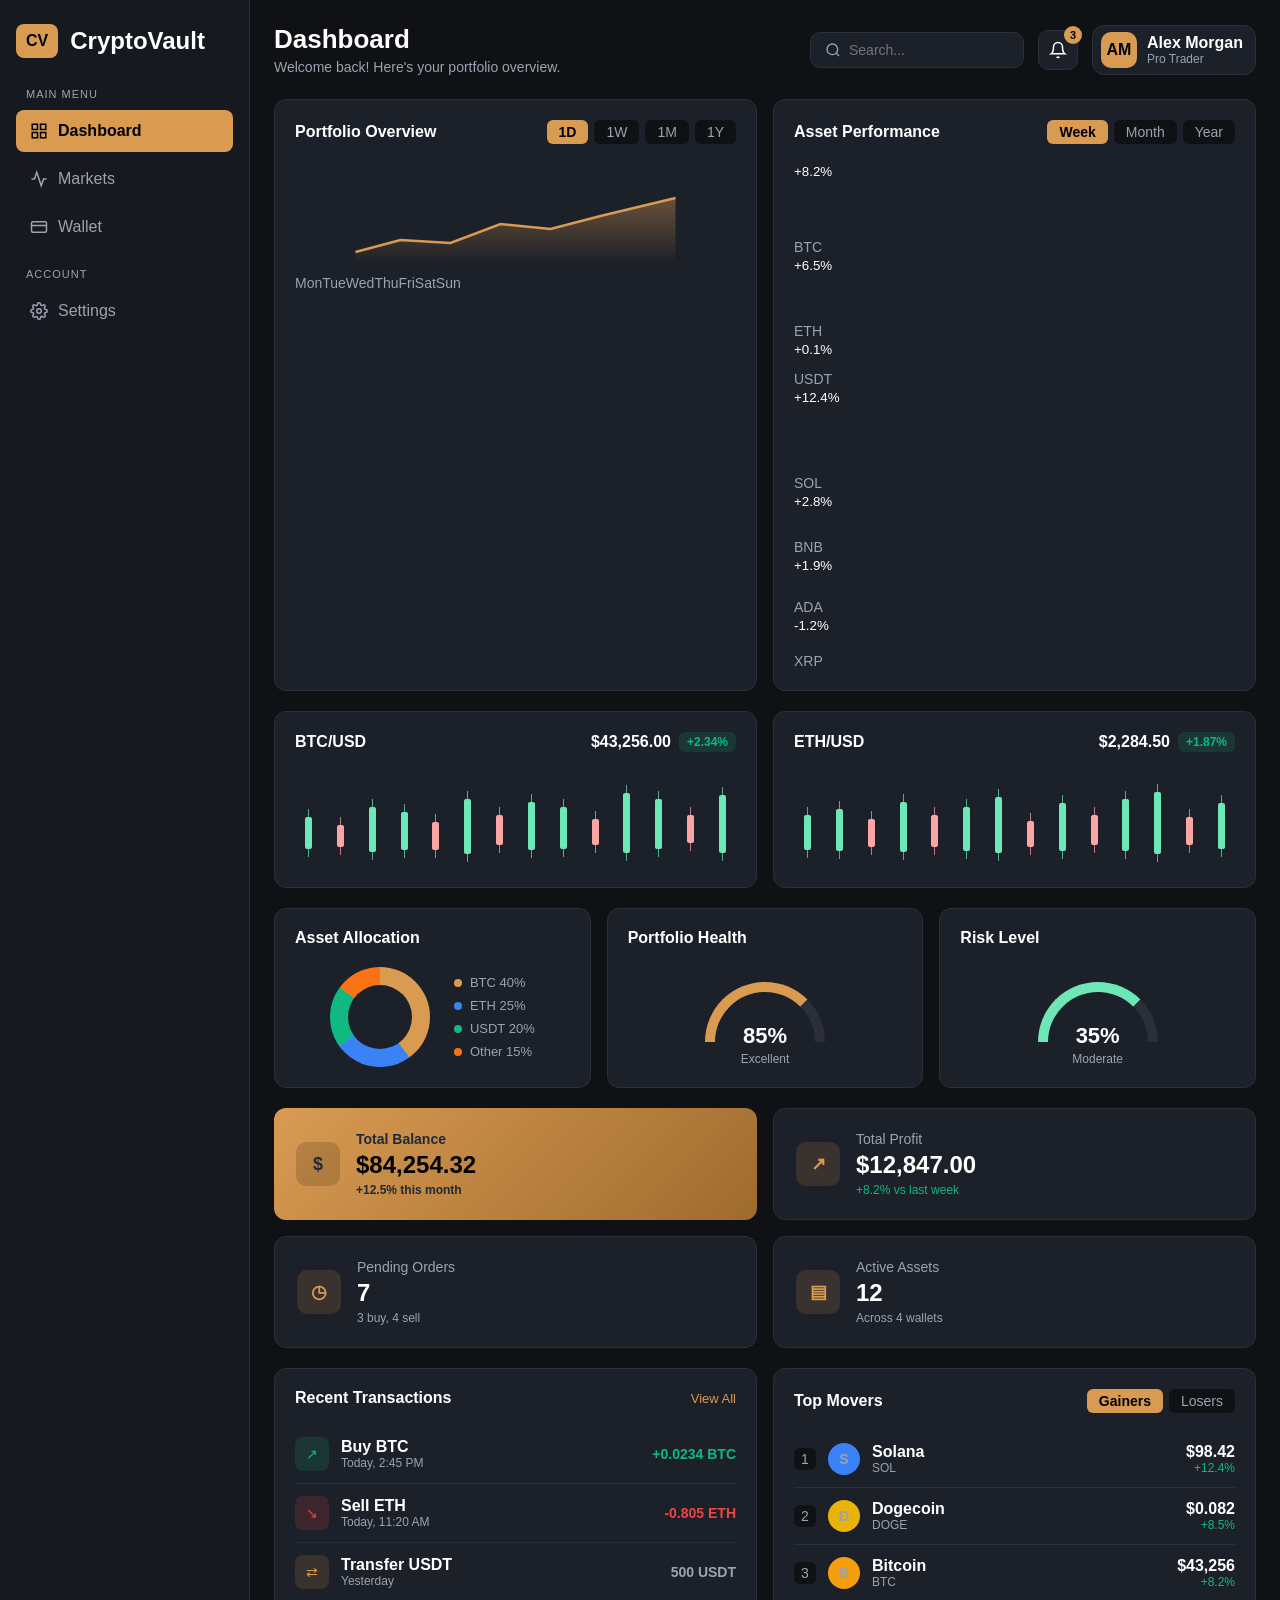
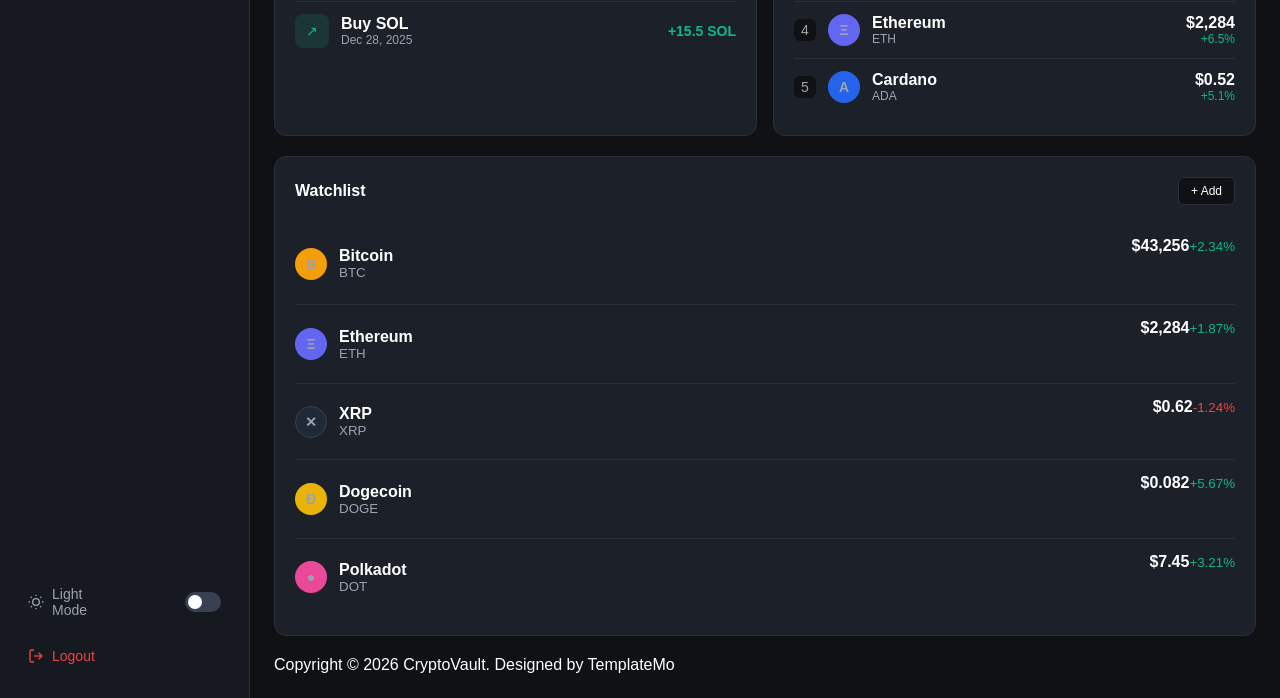
==== commit 29d8fef3: "Update print statement from 'Hello' to 'Goodbye'" ====
--- a/index.html
+++ b/index.html
@@ -3,23 +3,18 @@
 <head>
   <meta charset="UTF-8">
   <meta name="viewport" content="width=device-width, initial-scale=1.0">
-  <title>CryptoVault - Dashboard</title>
-  <link rel="stylesheet" href="style.css">
+  <title>Dashboard - CryptoVault</title>
+  <link rel="stylesheet" href="style.css?v=3">
 </head>
 <body>
-
   <input type="checkbox" id="theme-toggle" class="theme-checkbox">
-
   <div class="app-container">
-    
-    <!-- Sidebar -->
     <aside class="sidebar">
       <div>
         <div class="logo">
           <span class="logo-icon">CV</span>
           <h2>CryptoVault</h2>
         </div>
-
         <nav class="menu">
           <p class="menu-title">MAIN MENU</p>
           <a href="index.html" class="menu-item active">
@@ -34,7 +29,6 @@
             <svg width="18" height="18" viewBox="0 0 24 24" fill="none" stroke="currentColor" stroke-width="2"><rect x="2" y="5" width="20" height="14" rx="2"/><line x1="2" y1="10" x2="22" y2="10"/></svg>
             Wallet
           </a>
-
           <p class="menu-title">ACCOUNT</p>
           <a href="settings.html" class="menu-item">
             <svg width="18" height="18" viewBox="0 0 24 24" fill="none" stroke="currentColor" stroke-width="2"><circle cx="12" cy="12" r="3"/><path d="M19.4 15a1.65 1.65 0 0 0 .33 1.82l.06.06a2 2 0 0 1 0 2.83 2 2 0 0 1-2.83 0l-.06-.06a1.65 1.65 0 0 0-1.82-.33 1.65 1.65 0 0 0-1 1.51V21a2 2 0 0 1-2 2 2 2 0 0 1-2-2v-.09A1.65 1.65 0 0 0 9 19.4a1.65 1.65 0 0 0-1.82.33l-.06.06a2 2 0 0 1-2.83 0 2 2 0 0 1 0-2.83l.06-.06a1.65 1.65 0 0 0 .33-1.82 1.65 1.65 0 0 0-1.51-1H3a2 2 0 0 1-2-2 2 2 0 0 1 2-2h.09A1.65 1.65 0 0 0 4.6 9a1.65 1.65 0 0 0-.33-1.82l-.06-.06a2 2 0 0 1 0-2.83 2 2 0 0 1 2.83 0l.06.06a1.65 1.65 0 0 0 1.82.33H9a1.65 1.65 0 0 0 1-1.51V3a2 2 0 0 1 2-2 2 2 0 0 1 2 2v.09a1.65 1.65 0 0 0 1 1.51 1.65 1.65 0 0 0 1.82-.33l.06-.06a2 2 0 0 1 2.83 0 2 2 0 0 1 0 2.83l-.06.06a1.65 1.65 0 0 0-.33 1.82V9a1.65 1.65 0 0 0 1.51 1H21a2 2 0 0 1 2 2 2 2 0 0 1-2 2h-.09a1.65 1.65 0 0 0-1.51 1z"/></svg>
@@ -42,12 +36,12 @@
           </a>
         </nav>
       </div>
-
       <div class="sidebar-footer">
+        <div class="sidebar-divider"></div>
         <label for="theme-toggle" class="theme-switch-row">
           <span class="theme-label">
             <svg width="16" height="16" viewBox="0 0 24 24" fill="none" stroke="currentColor" stroke-width="2"><circle cx="12" cy="12" r="5"/><line x1="12" y1="1" x2="12" y2="3"/><line x1="12" y1="21" x2="12" y2="23"/><line x1="4.22" y1="4.22" x2="5.64" y2="5.64"/><line x1="18.36" y1="18.36" x2="19.78" y2="19.78"/><line x1="1" y1="12" x2="3" y2="12"/><line x1="21" y1="12" x2="23" y2="12"/><line x1="4.22" y1="19.78" x2="5.64" y2="18.36"/><line x1="18.36" y1="5.64" x2="19.78" y2="4.22"/></svg>
-            Light Mode
+            <span>Light<br>Mode</span>
           </span>
           <span class="toggle-pill"></span>
         </label>
@@ -57,16 +51,12 @@
         </a>
       </div>
     </aside>
-
-    <!-- Main Content -->
     <div class="main-wrapper">
-      <!-- Topbar -->
       <header class="topbar">
         <div class="welcome-text">
           <h1>Dashboard</h1>
           <p>Welcome back! Here's your portfolio overview.</p>
         </div>
-
         <div class="topbar-actions">
           <div class="search-wrap">
             <svg width="16" height="16" viewBox="0 0 24 24" fill="none" stroke="currentColor" stroke-width="2"><circle cx="11" cy="11" r="8"/><line x1="21" y1="21" x2="16.65" y2="16.65"/></svg>
@@ -85,145 +75,97 @@
           </div>
         </div>
       </header>
+
       <main class="dashboard-content">
-        <!-- 0. Portfolio Overview & Asset Performance -->
         <section class="overview-grid">
           <div class="card">
             <div class="section-head">
               <h4>Portfolio Overview</h4>
               <div class="pill-tabs">
-                <span class="pill active">1D</span>
-                <span class="pill">1W</span>
-                <span class="pill">1M</span>
-                <span class="pill">1Y</span>
+                <span class="pill active">1D</span><span class="pill">1W</span><span class="pill">1M</span><span class="pill">1Y</span>
               </div>
             </div>
             <div class="area-chart-wrap">
-              <svg viewBox="0 0 300 90" class="area-svg">
+              <svg viewBox="0 0 320 90" class="area-svg">
                 <defs>
                   <linearGradient id="goldGrad" x1="0" y1="0" x2="0" y2="1">
-                    <stop offset="0%" stop-color="#d99b52" stop-opacity="0.45"/>
+                    <stop offset="0%" stop-color="#d99b52" stop-opacity="0.4"/>
                     <stop offset="100%" stop-color="#d99b52" stop-opacity="0"/>
                   </linearGradient>
                 </defs>
-                <polygon fill="url(#goldGrad)" points="0,80 30,68 65,70 100,52 140,56 180,42 220,46 260,34 300,22 300,90 0,90"/>
-                <polyline fill="none" stroke="#d99b52" stroke-width="2.5" points="0,80 30,68 65,70 100,52 140,56 180,42 220,46 260,34 300,22"/>
+                <polygon fill="url(#goldGrad)" points="0,78 45,66 95,69 145,50 195,55 245,42 320,24 320,90 0,90"/>
+                <polyline fill="none" stroke="#d99b52" stroke-width="2.5" points="0,78 45,66 95,69 145,50 195,55 245,42 320,24"/>
               </svg>
             </div>
+            <div class="chart-days"><span>Mon</span><span>Tue</span><span>Wed</span><span>Thu</span><span>Fri</span><span>Sat</span><span>Sun</span></div>
           </div>
 
           <div class="card">
             <div class="section-head">
               <h4>Asset Performance</h4>
               <div class="pill-tabs">
-                <span class="pill active">Weekly</span>
-                <span class="pill">Monthly</span>
-                <span class="pill">Yearly</span>
-              </div>
-            </div>
-            <div class="bar-chart">
-              <div class="bar-col"><div class="bar b-mint" style="height: 62px;"></div></div>
-              <div class="bar-col"><div class="bar b-mint" style="height: 52px;"></div></div>
-              <div class="bar-col"><div class="bar b-pink" style="height: 18px;"></div></div>
-              <div class="bar-col"><div class="bar b-mint" style="height: 68px;"></div></div>
-              <div class="bar-col"><div class="bar b-peach" style="height: 36px;"></div></div>
-              <div class="bar-col"><div class="bar b-peach" style="height: 32px;"></div></div>
-              <div class="bar-col"><div class="bar b-pink" style="height: 26px;"></div></div>
-            </div>
-          </div>
-        </section>
-        
-        <!-- 1. Stats Cards (2x2 Grid) -->
-        <section class="stats-grid-2x2">
-          <div class="card stat-card highlight-card">
-            <div class="stat-icon dark-tint">$</div>
-            <div class="stat-info">
-              <span>Total Balance</span>
-              <h3>$84,254.32</h3>
-              <small>+12.5% this month</small>
-            </div>
-          </div>
-
-          <div class="card stat-card">
-            <div class="stat-icon accent-tint">↗</div>
-            <div class="stat-info">
-              <span>Total Profit</span>
-              <h3>$12,847.00</h3>
-              <small class="positive">+8.2% vs last week</small>
-            </div>
-          </div>
-
-          <div class="card stat-card">
-            <div class="stat-icon accent-tint">◷</div>
-            <div class="stat-info">
-              <span>Pending Orders</span>
-              <h3>7</h3>
-              <small>3 buy, 4 sell</small>
-            </div>
-          </div>
-
-          <div class="card stat-card">
-            <div class="stat-icon accent-tint">▤</div>
-            <div class="stat-info">
-              <span>Active Assets</span>
-              <h3>12</h3>
-              <small>Across 4 wallets</small>
-            </div>
-          </div>
-        </section>
-
-        <!-- 2. Candlestick Charts -->
+                <span class="pill active">Week</span><span class="pill">Month</span><span class="pill">Year</span>
+              </div>
+            </div>
+            <div class="perf-bars">
+              <div class="perf-col"><small class="pos-txt">+8.2%</small><div class="p-bar b-green" style="height: 58px;"></div><span>BTC</span></div>
+              <div class="perf-col"><small class="pos-txt">+6.5%</small><div class="p-bar b-green" style="height: 48px;"></div><span>ETH</span></div>
+              <div class="perf-col"><small class="neu-txt">+0.1%</small><div class="p-bar b-gold" style="height: 12px;"></div><span>USDT</span></div>
+              <div class="perf-col"><small class="pos-txt">+12.4%</small><div class="p-bar b-green" style="height: 68px;"></div><span>SOL</span></div>
+              <div class="perf-col"><small class="neu-txt">+2.8%</small><div class="p-bar b-gold" style="height: 28px;"></div><span>BNB</span></div>
+              <div class="perf-col"><small class="neu-txt">+1.9%</small><div class="p-bar b-gold" style="height: 24px;"></div><span>ADA</span></div>
+              <div class="perf-col"><small class="neg-txt">-1.2%</small><div class="p-bar b-red" style="height: 18px;"></div><span>XRP</span></div>
+            </div>
+          </div>
+        </section>
+
         <section class="crypto-grid">
           <div class="card crypto-card">
             <div class="crypto-header">
               <h4>BTC/USD</h4>
-              <div class="crypto-price-box">
-                <span class="price-val">$43,256.00</span>
-                <span class="badge-pos">+2.34%</span>
-              </div>
+              <div class="crypto-price-box"><span class="price-val">$43,256.00</span><span class="badge-pos">+2.34%</span></div>
             </div>
             <div class="candlestick-chart">
-              <div class="candle red" style="--h: 35px; --mt: 30px;"></div>
-              <div class="candle green" style="--h: 55px; --mt: 15px;"></div>
-              <div class="candle red" style="--h: 25px; --mt: 40px;"></div>
-              <div class="candle green" style="--h: 65px; --mt: 10px;"></div>
+              <div class="candle green" style="--h: 32px; --mt: 30px;"></div>
+              <div class="candle red" style="--h: 22px; --mt: 38px;"></div>
               <div class="candle green" style="--h: 45px; --mt: 20px;"></div>
-              <div class="candle red" style="--h: 30px; --mt: 35px;"></div>
-              <div class="candle green" style="--h: 70px; --mt: 5px;"></div>
-              <div class="candle red" style="--h: 40px; --mt: 25px;"></div>
-              <div class="candle green" style="--h: 60px; --mt: 12px;"></div>
-              <div class="candle green" style="--h: 50px; --mt: 18px;"></div>
-              <div class="candle red" style="--h: 35px; --mt: 28px;"></div>
-              <div class="candle green" style="--h: 75px; --mt: 0px;"></div>
+              <div class="candle green" style="--h: 38px; --mt: 25px;"></div>
+              <div class="candle red" style="--h: 28px; --mt: 35px;"></div>
+              <div class="candle green" style="--h: 55px; --mt: 12px;"></div>
+              <div class="candle red" style="--h: 30px; --mt: 28px;"></div>
+              <div class="candle green" style="--h: 48px; --mt: 15px;"></div>
+              <div class="candle green" style="--h: 42px; --mt: 20px;"></div>
+              <div class="candle red" style="--h: 26px; --mt: 32px;"></div>
+              <div class="candle green" style="--h: 60px; --mt: 6px;"></div>
+              <div class="candle green" style="--h: 50px; --mt: 12px;"></div>
+              <div class="candle red" style="--h: 28px; --mt: 28px;"></div>
+              <div class="candle green" style="--h: 58px; --mt: 8px;"></div>
             </div>
           </div>
 
           <div class="card crypto-card">
             <div class="crypto-header">
               <h4>ETH/USD</h4>
-              <div class="crypto-price-box">
-                <span class="price-val">$2,284.50</span>
-                <span class="badge-pos">+1.87%</span>
-              </div>
+              <div class="crypto-price-box"><span class="price-val">$2,284.50</span><span class="badge-pos">+1.87%</span></div>
             </div>
             <div class="candlestick-chart">
-              <div class="candle green" style="--h: 45px; --mt: 25px;"></div>
-              <div class="candle red" style="--h: 35px; --mt: 30px;"></div>
-              <div class="candle green" style="--h: 60px; --mt: 15px;"></div>
-              <div class="candle red" style="--h: 50px; --mt: 20px;"></div>
-              <div class="candle green" style="--h: 40px; --mt: 25px;"></div>
-              <div class="candle green" style="--h: 65px; --mt: 10px;"></div>
-              <div class="candle red" style="--h: 30px; --mt: 35px;"></div>
-              <div class="candle green" style="--h: 55px; --mt: 15px;"></div>
-              <div class="candle red" style="--h: 40px; --mt: 22px;"></div>
-              <div class="candle green" style="--h: 70px; --mt: 5px;"></div>
-              <div class="candle green" style="--h: 50px; --mt: 18px;"></div>
-              <div class="candle red" style="--h: 35px; --mt: 28px;"></div>
-            </div>
-          </div>
-        </section>
-
-        <!-- 3. Allocation, Health & Risk -->
+              <div class="candle green" style="--h: 35px; --mt: 28px;"></div>
+              <div class="candle green" style="--h: 42px; --mt: 22px;"></div>
+              <div class="candle red" style="--h: 28px; --mt: 32px;"></div>
+              <div class="candle green" style="--h: 50px; --mt: 15px;"></div>
+              <div class="candle red" style="--h: 32px; --mt: 28px;"></div>
+              <div class="candle green" style="--h: 44px; --mt: 20px;"></div>
+              <div class="candle green" style="--h: 56px; --mt: 10px;"></div>
+              <div class="candle red" style="--h: 26px; --mt: 34px;"></div>
+              <div class="candle green" style="--h: 48px; --mt: 16px;"></div>
+              <div class="candle red" style="--h: 30px; --mt: 28px;"></div>
+              <div class="candle green" style="--h: 52px; --mt: 12px;"></div>
+              <div class="candle green" style="--h: 62px; --mt: 5px;"></div>
+              <div class="candle red" style="--h: 28px; --mt: 30px;"></div>
+              <div class="candle green" style="--h: 46px; --mt: 16px;"></div>
+            </div>
+          </div>
+        </section>
         <section class="bottom-grid">
           <div class="card">
             <h4>Asset Allocation</h4>
@@ -237,80 +179,59 @@
               </ul>
             </div>
           </div>
-
           <div class="card center-card">
             <h4 class="self-start">Portfolio Health</h4>
             <div class="gauge-wrap">
-              <div class="gauge-arc health-arc"></div>
-              <div class="gauge-text">
-                <strong>85%</strong>
-                <small>Excellent</small>
-              </div>
-            </div>
-          </div>
-
+              <div class="gauge-arc health-arc"><span class="gauge-knob health-knob"></span></div>
+              <div class="gauge-text"><strong>85%</strong><small>Excellent</small></div>
+            </div>
+          </div>
           <div class="card center-card">
             <h4 class="self-start">Risk Level</h4>
             <div class="gauge-wrap">
-              <div class="gauge-arc risk-arc"></div>
-              <div class="gauge-text">
-                <strong>35%</strong>
-                <small>Moderate</small>
-              </div>
-            </div>
-          </div>
-        </section>
-
-        <!-- 4. Recent Transactions & Top Movers -->
+              <div class="gauge-arc risk-arc"><span class="gauge-knob risk-knob"></span></div>
+              <div class="gauge-text"><strong>35%</strong><small>Moderate</small></div>
+            </div>
+          </div>
+        </section>
+
+        <section class="stats-grid-2x2">
+          <div class="card stat-card highlight-card">
+            <div class="stat-icon dark-tint">$</div>
+            <div class="stat-info"><span>Total Balance</span><h3>$84,254.32</h3><small>+12.5% this month</small></div>
+          </div>
+          <div class="card stat-card">
+            <div class="stat-icon accent-tint">↗</div>
+            <div class="stat-info"><span>Total Profit</span><h3>$12,847.00</h3><small class="positive">+8.2% vs last week</small></div>
+          </div>
+          <div class="card stat-card">
+            <div class="stat-icon accent-tint">◷</div>
+            <div class="stat-info"><span>Pending Orders</span><h3>7</h3><small>3 buy, 4 sell</small></div>
+          </div>
+          <div class="card stat-card">
+            <div class="stat-icon accent-tint">▤</div>
+            <div class="stat-info"><span>Active Assets</span><h3>12</h3><small>Across 4 wallets</small></div>
+          </div>
+        </section>
+
         <section class="activity-grid">
           <div class="card">
-            <div class="section-head">
-              <h4>Recent Transactions</h4>
-              <a href="#" class="view-all">View All</a>
-            </div>
+            <div class="section-head"><h4>Recent Transactions</h4><a href="#" class="view-all">View All</a></div>
             <div class="tx-list">
               <div class="tx-item">
-                <div class="tx-left">
-                  <span class="tx-icon buy">↗</span>
-                  <div>
-                    <strong>Buy BTC</strong>
-                    <small>Today, 2:45 PM</small>
-                  </div>
-                </div>
+                <div class="tx-left"><span class="tx-icon buy">↗</span><div><strong>Buy BTC</strong><small>Today, 2:45 PM</small></div></div>
                 <span class="tx-amount positive">+0.0234 BTC</span>
               </div>
-
               <div class="tx-item">
-                <div class="tx-left">
-                  <span class="tx-icon sell">↘</span>
-                  <div>
-                    <strong>Sell ETH</strong>
-
-                    <small>Today, 11:20 AM</small>
-                  </div>
-                </div>
+                <div class="tx-left"><span class="tx-icon sell">↘</span><div><strong>Sell ETH</strong><small>Today, 11:20 AM</small></div></div>
                 <span class="tx-amount negative">-0.805 ETH</span>
               </div>
-
               <div class="tx-item">
-                <div class="tx-left">
-                  <span class="tx-icon transfer">⇄</span>
-                  <div>
-                    <strong>Transfer USDT</strong>
-                    <small>Yesterday</small>
-                  </div>
-                </div>
+                <div class="tx-left"><span class="tx-icon transfer">⇄</span><div><strong>Transfer USDT</strong><small>Yesterday</small></div></div>
                 <span class="tx-amount">500 USDT</span>
               </div>
-
               <div class="tx-item">
-                <div class="tx-left">
-                  <span class="tx-icon buy">↗</span>
-                  <div>
-                    <strong>Buy SOL</strong>
-                    <small>Dec 28, 2025</small>
-                  </div>
-                </div>
+                <div class="tx-left"><span class="tx-icon buy">↗</span><div><strong>Buy SOL</strong><small>Dec 28, 2025</small></div></div>
                 <span class="tx-amount positive">+15.5 SOL</span>
               </div>
             </div>
@@ -319,190 +240,77 @@
           <div class="card">
             <div class="section-head">
               <h4>Top Movers</h4>
-              <div class="pill-tabs">
-                <span class="pill active">Gainers</span>
-                <span class="pill">Losers</span>
-              </div>
+              <div class="pill-tabs"><span class="pill active">Gainers</span><span class="pill">Losers</span></div>
             </div>
             <div class="movers-list">
               <div class="mover-item">
-                <div class="mover-left">
-                  <span class="rank">1</span>
-                  <span class="coin-badge sol">S</span>
-                  <div>
-                    <strong>Solana</strong>
-                    <small>SOL</small>
-                  </div>
-                </div>
-                <div class="mover-right">
-                  <strong>$98.42</strong>
-                  <small class="positive">+12.4%</small>
-                </div>
-              </div>
-
-              <div class="mover-item">
-                <div class="mover-left">
-                  <span class="rank">2</span>
-                  <span class="coin-badge doge">Ð</span>
-                  <div>
-                    <strong>Dogecoin</strong>
-                    <small>DOGE</small>
-                  </div>
-                </div>
-                <div class="mover-right">
-                  <strong>$0.082</strong>
-                  <small class="positive">+8.5%</small>
-                </div>
-              </div>
-
-              <div class="mover-item">
-                <div class="mover-left">
-                  <span class="rank">3</span>
-                  <span class="coin-badge btc">B</span>
-                  <div>
-                    <strong>Bitcoin</strong>
-                    <small>BTC</small>
-                  </div>
-                </div>
-                <div class="mover-right">
-                  <strong>$43,256</strong>
-                  <small class="positive">+8.2%</small>
-                </div>
-              </div>
-
-              <div class="mover-item">
-                <div class="mover-left">
-                  <span class="rank">4</span>
-                  <span class="coin-badge eth">Ξ</span>
-                  <div>
-                    <strong>Ethereum</strong>
-                    <small>ETH</small>
-                  </div>
-                </div>
-                <div class="mover-right">
-                  <strong>$2,284</strong>
-                  <small class="positive">+6.5%</small>
-                </div>
-              </div>
-
-              <div class="mover-item">
-                <div class="mover-left">
-                  <span class="rank">5</span>
-                  <span class="coin-badge ada">A</span>
-                  <div>
-                    <strong>Cardano</strong>
-                    <small>ADA</small>
-                  </div>
-                </div>
-                <div class="mover-right">
-                  <strong>$0.52</strong>
-                  <small class="positive">+5.1%</small>
-                </div>
+                <div class="mover-left"><span class="rank">1</span><span class="coin-badge sol">S</span><div><strong>Solana</strong><small>SOL</small></div></div>
+                <div class="mover-right"><strong>$98.42</strong><small class="positive">+12.4%</small></div>
+              </div>
+              <div class="mover-item">
+                <div class="mover-left"><span class="rank">2</span><span class="coin-badge doge">Ð</span><div><strong>Dogecoin</strong><small>DOGE</small></div></div>
+                <div class="mover-right"><strong>$0.082</strong><small class="positive">+8.5%</small></div>
+              </div>
+              <div class="mover-item">
+                <div class="mover-left"><span class="rank">3</span><span class="coin-badge btc">B</span><div><strong>Bitcoin</strong><small>BTC</small></div></div>
+                <div class="mover-right"><strong>$43,256</strong><small class="positive">+8.2%</small></div>
+              </div>
+              <div class="mover-item">
+                <div class="mover-left"><span class="rank">4</span><span class="coin-badge eth">Ξ</span><div><strong>Ethereum</strong><small>ETH</small></div></div>
+                <div class="mover-right"><strong>$2,284</strong><small class="positive">+6.5%</small></div>
+              </div>
+              <div class="mover-item">
+                <div class="mover-left"><span class="rank">5</span><span class="coin-badge ada">A</span><div><strong>Cardano</strong><small>ADA</small></div></div>
+                <div class="mover-right"><strong>$0.52</strong><small class="positive">+5.1%</small></div>
               </div>
             </div>
           </div>
         </section>
 
         <section class="card">
-          <div class="section-head">
-            <h4>Watchlist</h4>
-            <button class="add-btn">+ Add</button>
-          </div>
+          <div class="section-head"><h4>Watchlist</h4><button class="add-btn">+ Add</button></div>
           <div class="watchlist">
             <div class="watch-row">
-              <div class="watch-coin">
-                <span class="coin-badge btc">B</span>
-                <div>
-                  <strong>Bitcoin</strong>
-                  <small>BTC</small>
-                </div>
-              </div>
-              <div class="watch-right">
-                <div class="watch-price">
-                  <strong>$43,256</strong>
-                  <small class="positive">+2.34%</small>
-                </div>
+              <div class="watch-coin"><span class="coin-badge btc">B</span><div><strong>Bitcoin</strong><small>BTC</small></div></div>
+              <div class="watch-right">
+                <div class="watch-price"><strong>$43,256</strong><small class="positive">+2.34%</small></div>
                 <svg class="sparkline pos" viewBox="0 0 80 24"><polyline fill="none" stroke-width="2" points="0,18 16,14 32,16 48,9 64,11 80,4"/></svg>
               </div>
             </div>
-
-            <div class="watch-row">
-              <div class="watch-coin">
-                <span class="coin-badge eth">Ξ</span>
-                <div>
-                  <strong>Ethereum</strong>
-                  <small>ETH</small>
-                </div>
-              </div>
-              <div class="watch-right">
-                <div class="watch-price">
-                  <strong>$2,284</strong>
-                  <small class="positive">+1.87%</small>
-                </div>
+            <div class="watch-row">
+              <div class="watch-coin"><span class="coin-badge eth">Ξ</span><div><strong>Ethereum</strong><small>ETH</small></div></div>
+              <div class="watch-right">
+                <div class="watch-price"><strong>$2,284</strong><small class="positive">+1.87%</small></div>
                 <svg class="sparkline pos" viewBox="0 0 80 24"><polyline fill="none" stroke-width="2" points="0,20 18,15 35,17 52,10 68,12 80,6"/></svg>
               </div>
             </div>
-
-            <div class="watch-row">
-              <div class="watch-coin">
-                <span class="coin-badge xrp">✕</span>
-                <div>
-                  <strong>XRP</strong>
-                  <small>XRP</small>
-                </div>
-              </div>
-              <div class="watch-right">
-                <div class="watch-price">
-                  <strong>$0.62</strong>
-                  <small class="negative">-1.24%</small>
-                </div>
+            <div class="watch-row">
+              <div class="watch-coin"><span class="coin-badge xrp">✕</span><div><strong>XRP</strong><small>XRP</small></div></div>
+              <div class="watch-right">
+                <div class="watch-price"><strong>$0.62</strong><small class="negative">-1.24%</small></div>
                 <svg class="sparkline neg" viewBox="0 0 80 24"><polyline fill="none" stroke-width="2" points="0,6 18,10 35,8 52,15 68,14 80,20"/></svg>
               </div>
             </div>
-
-            <div class="watch-row">
-              <div class="watch-coin">
-                <span class="coin-badge doge">Ð</span>
-                <div>
-                  <strong>Dogecoin</strong>
-                  <small>DOGE</small>
-                </div>
-              </div>
-              <div class="watch-right">
-                <div class="watch-price">
-                  <strong>$0.082</strong>
-                  <small class="positive">+5.67%</small>
-                </div>
+            <div class="watch-row">
+              <div class="watch-coin"><span class="coin-badge doge">Ð</span><div><strong>Dogecoin</strong><small>DOGE</small></div></div>
+              <div class="watch-right">
+                <div class="watch-price"><strong>$0.082</strong><small class="positive">+5.67%</small></div>
                 <svg class="sparkline pos" viewBox="0 0 80 24"><polyline fill="none" stroke-width="2" points="0,19 20,16 40,12 60,14 80,5"/></svg>
               </div>
             </div>
-
-            <div class="watch-row">
-              <div class="watch-coin">
-                <span class="coin-badge dot">●</span>
-                <div>
-                  <strong>Polkadot</strong>
-                  <small>DOT</small>
-                </div>
-              </div>
-              <div class="watch-right">
-                <div class="watch-price">
-                  <strong>$7.45</strong>
-                  <small class="positive">+3.21%</small>
-                </div>
+            <div class="watch-row">
+              <div class="watch-coin"><span class="coin-badge dot">●</span><div><strong>Polkadot</strong><small>DOT</small></div></div>
+              <div class="watch-right">
+                <div class="watch-price"><strong>$7.45</strong><small class="positive">+3.21%</small></div>
                 <svg class="sparkline pos" viewBox="0 0 80 24"><polyline fill="none" stroke-width="2" points="0,17 18,18 36,11 56,13 80,6"/></svg>
               </div>
             </div>
           </div>
         </section>
 
-        <footer class="main-footer">
-          Copyright © 2026 CryptoVault. Designed by <span>TemplateMo</span>
-        </footer>
-
+        <footer class="main-footer">Copyright © 2026 CryptoVault. Designed by <span>TemplateMo</span></footer>
       </main>
     </div>
-
   </div>
 </body>
 </html>
--- a/style.css
+++ b/style.css
@@ -1,3 +1,129 @@
+.topbar {
+  display: flex !important;
+  justify-content: space-between !important;
+  align-items: center !important;
+  flex-wrap: wrap;
+  gap: 16px;
+  margin-bottom: 24px;
+}
+
+.welcome-text h1 { font-size: 26px; }
+.welcome-text p { color: var(--text-muted); font-size: 14px; margin-top: 4px; }
+
+.topbar-actions {
+  display: flex !important;
+  align-items: center !important;
+  gap: 14px;
+}
+
+.search-wrap {
+  display: flex;
+  align-items: center;
+  gap: 8px;
+  background-color: var(--bg-card);
+  border: 1px solid var(--border-color);
+  padding: 9px 14px;
+  border-radius: 10px;
+  color: var(--text-muted);
+}
+
+.search-input {
+  background: transparent;
+  border: none;
+  outline: none;
+  color: var(--text-main);
+  font-size: 14px;
+  width: 160px;
+}
+
+.notif-btn {
+  position: relative;
+  background-color: var(--bg-card);
+  border: 1px solid var(--border-color);
+  color: var(--text-main);
+  width: 40px;
+  height: 40px;
+  border-radius: 10px;
+  display: flex;
+  align-items: center;
+  justify-content: center;
+  cursor: pointer;
+}
+
+.notif-dot {
+  position: absolute;
+  top: -5px;
+  right: -5px;
+  background-color: var(--accent);
+  color: #000;
+  font-size: 11px;
+  font-weight: bold;
+  width: 18px;
+  height: 18px;
+  border-radius: 50%;
+  display: flex;
+  align-items: center;
+  justify-content: center;
+}
+
+.user-profile {
+  display: flex;
+  align-items: center;
+  gap: 10px;
+  background-color: var(--bg-card);
+  border: 1px solid var(--border-color);
+  padding: 6px 12px 6px 8px;
+  border-radius: 12px;
+}
+
+.avatar {
+  background-color: var(--accent);
+  color: #000;
+  font-weight: bold;
+  width: 36px;
+  height: 36px;
+  border-radius: 10px;
+  display: flex;
+  align-items: center;
+  justify-content: center;
+}
+
+.user-profile small { display: block; color: var(--text-muted); font-size: 12px; }
+
+.overview-grid {
+  display: grid !important;
+  grid-template-columns: repeat(2, 1fr) !important;
+  gap: 16px;
+}
+
+.area-chart-wrap {
+  margin-top: 12px;
+  height: 90px !important;
+  overflow: hidden;
+}
+
+.area-svg {
+  width: 100% !important;
+  height: 90px !important;
+}
+
+.bar-chart {
+  display: flex !important;
+  justify-content: space-around;
+  align-items: flex-end;
+  height: 90px !important;
+  padding-top: 16px;
+}
+
+.bar {
+  width: 24px;
+  border-radius: 4px 4px 0 0;
+}
+
+.b-mint { background-color: #d1fae5; }
+.b-pink { background-color: #fecaca; }
+.b-peach { background-color: #fed7aa; }
+
 :root {
   --bg-main: #0f1115;
   --bg-sidebar: #16191f;
@@ -603,3 +729,4 @@
 .watch-coin small {
   display: block;
   color: var(--text-muted);
+}
